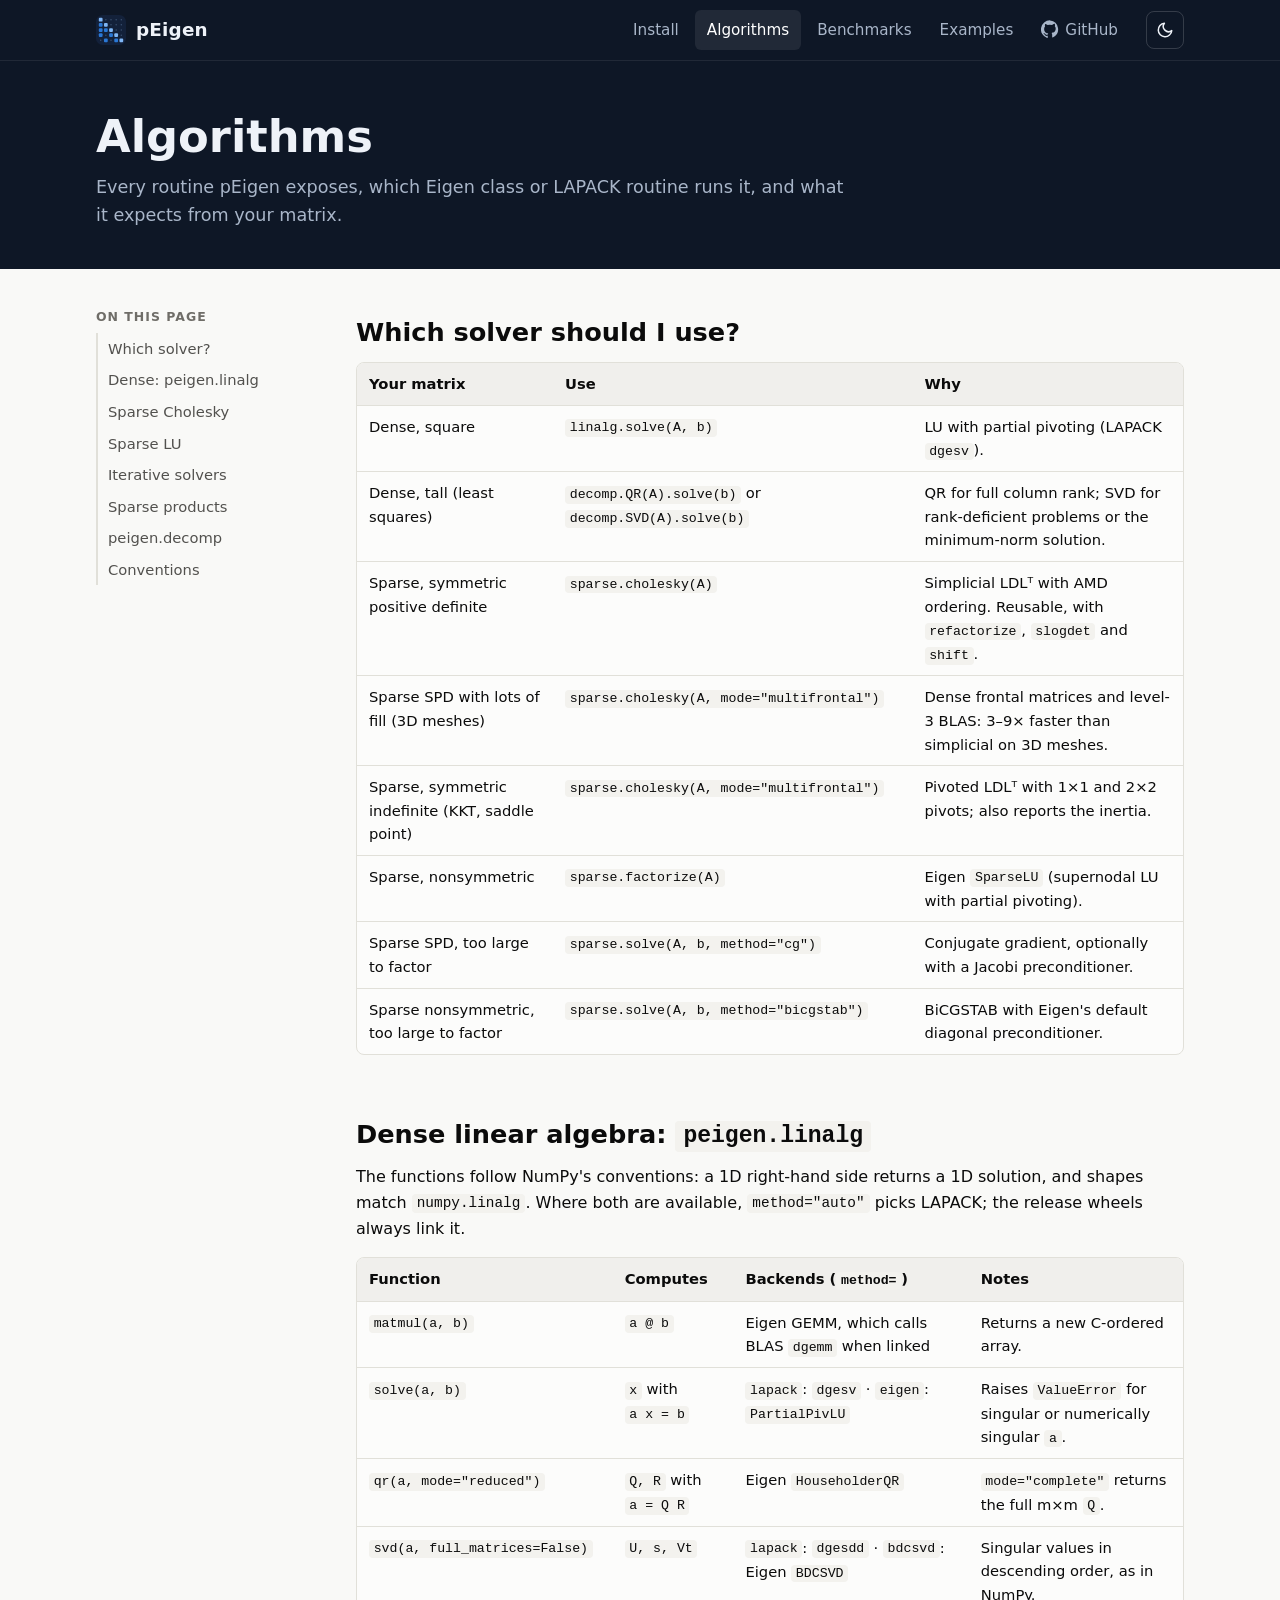
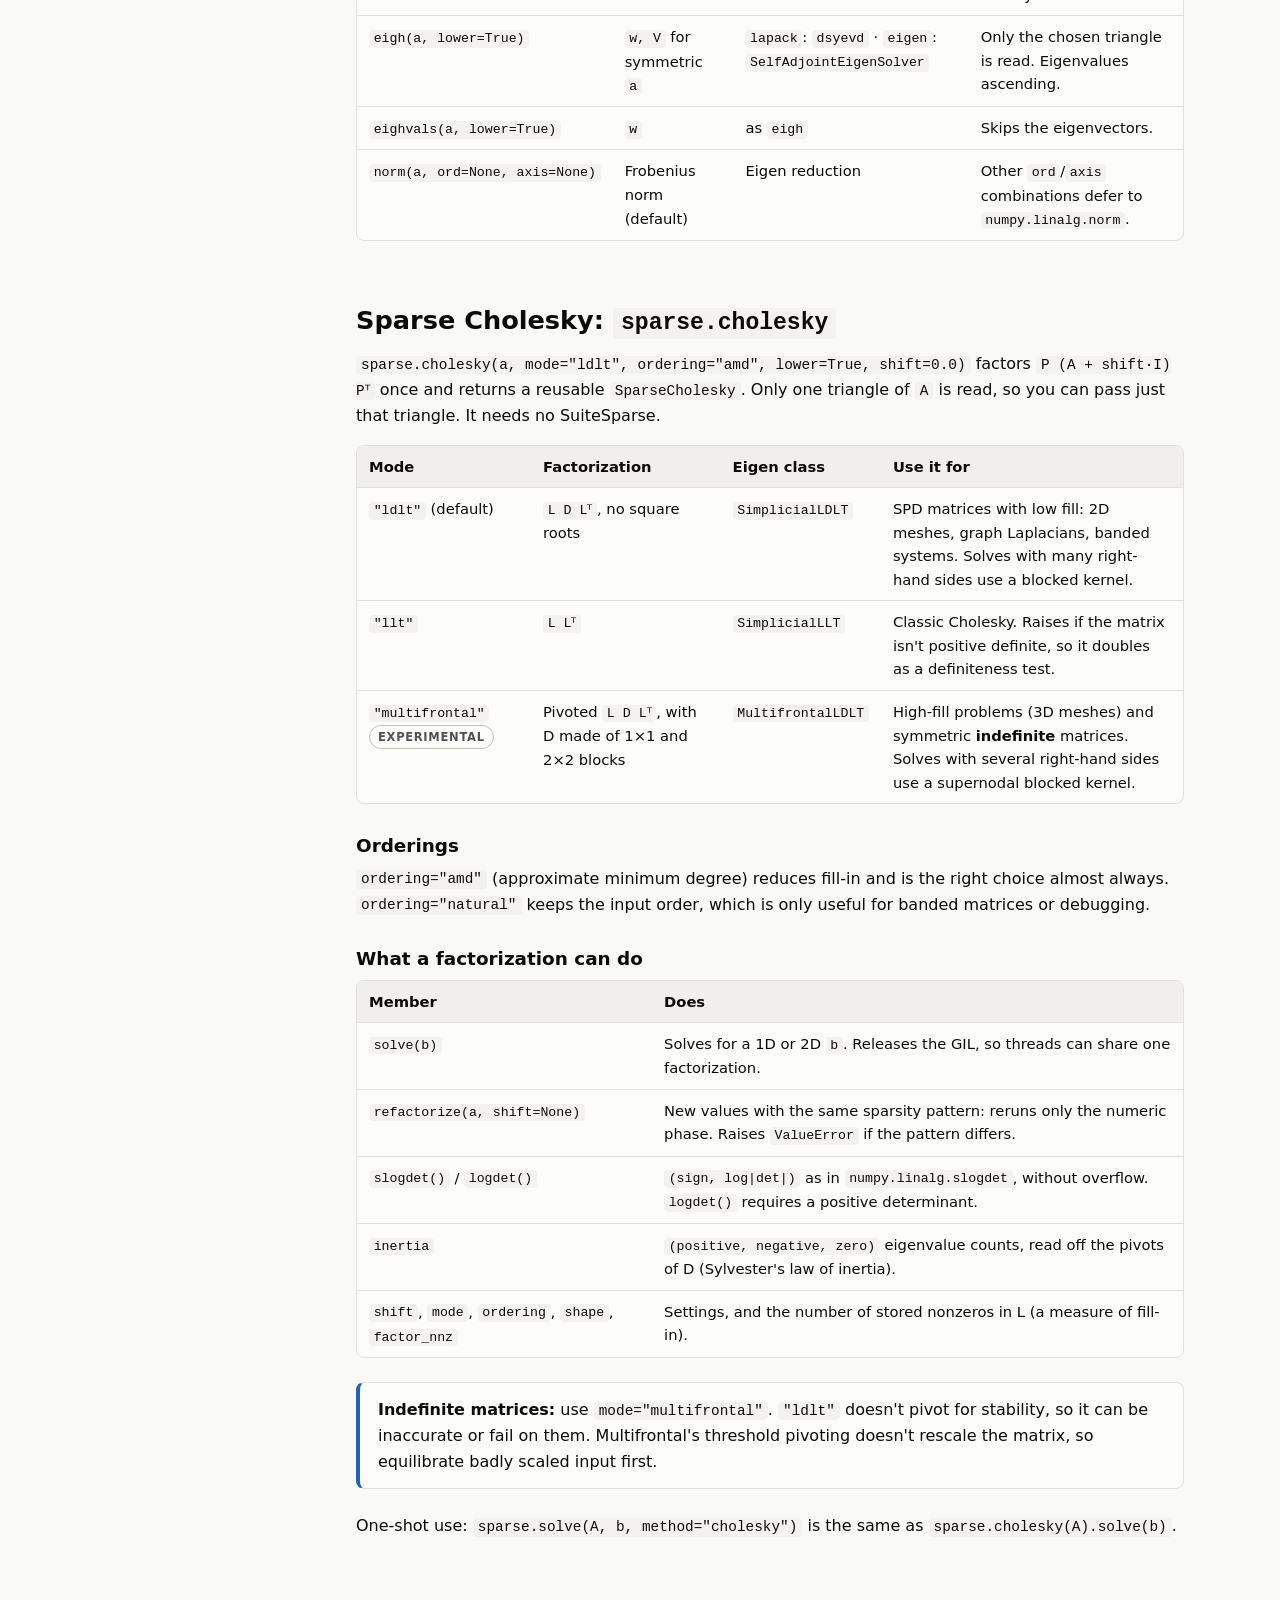
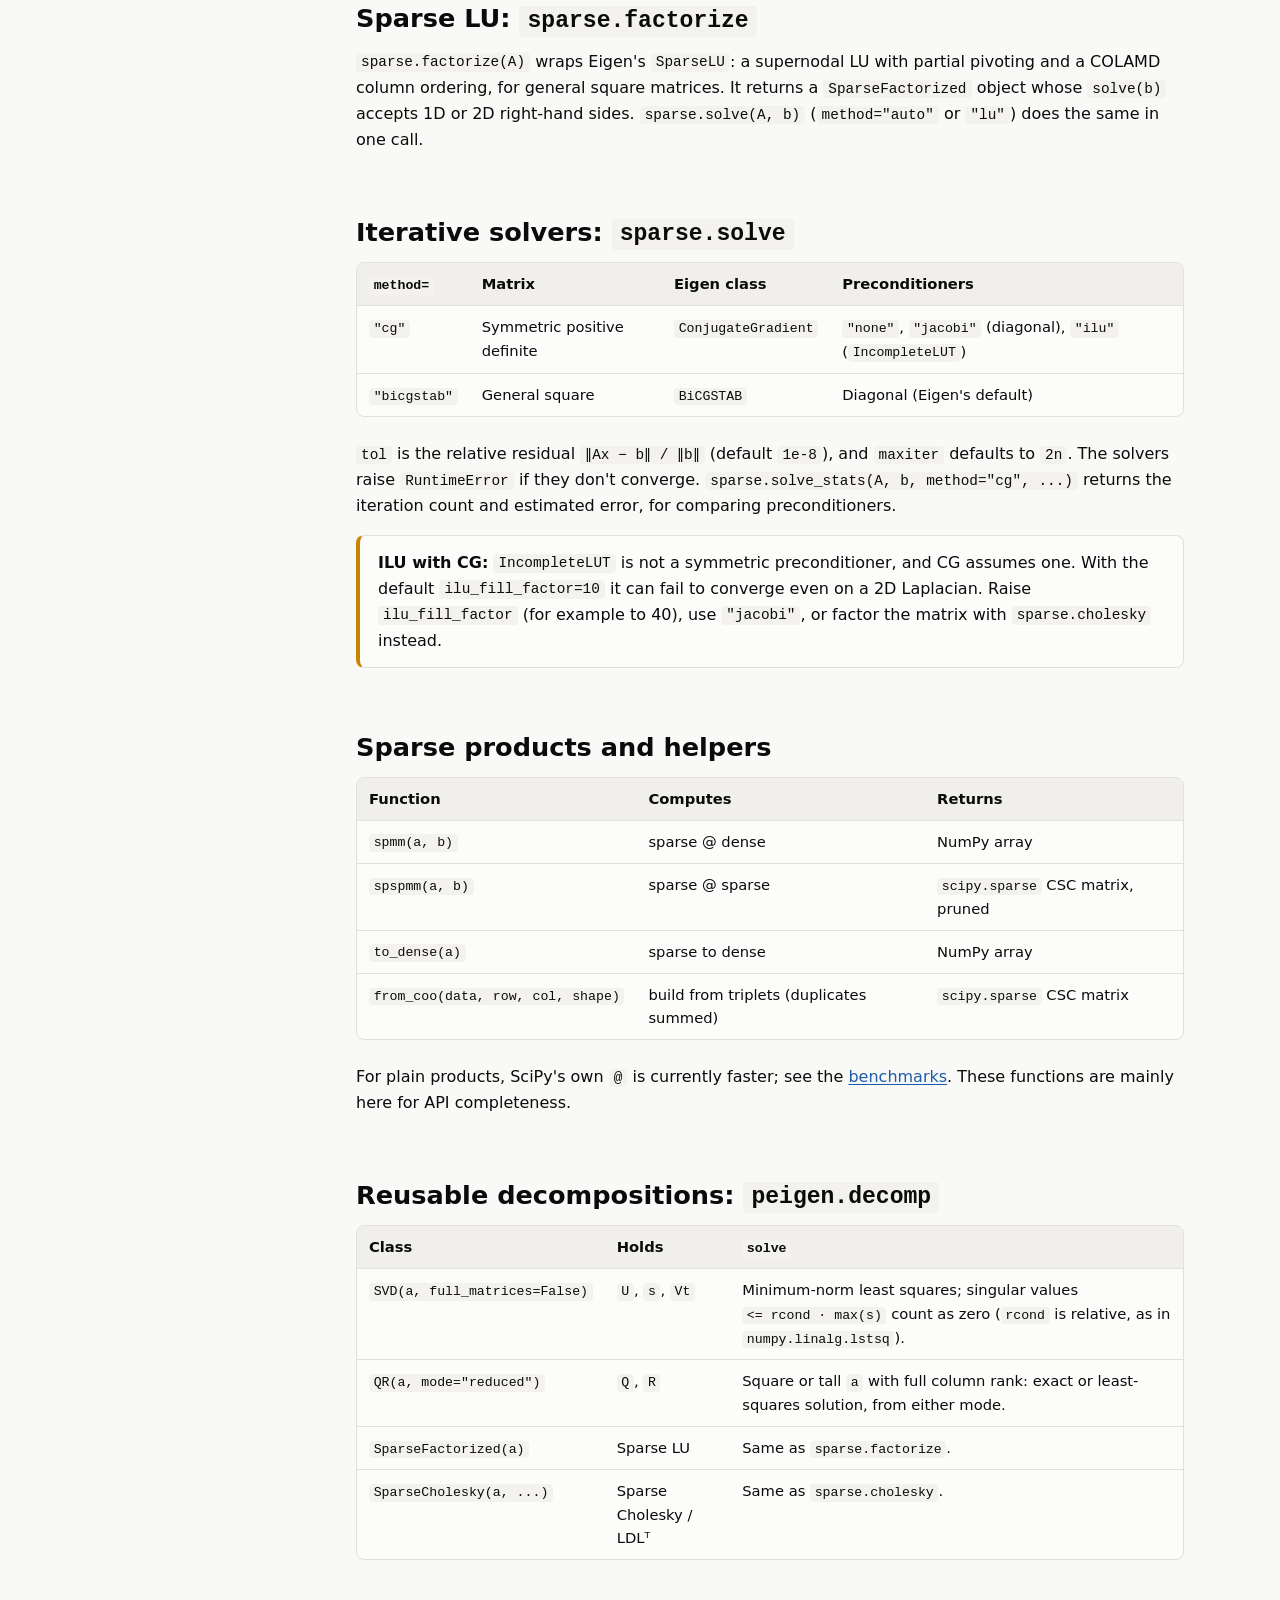
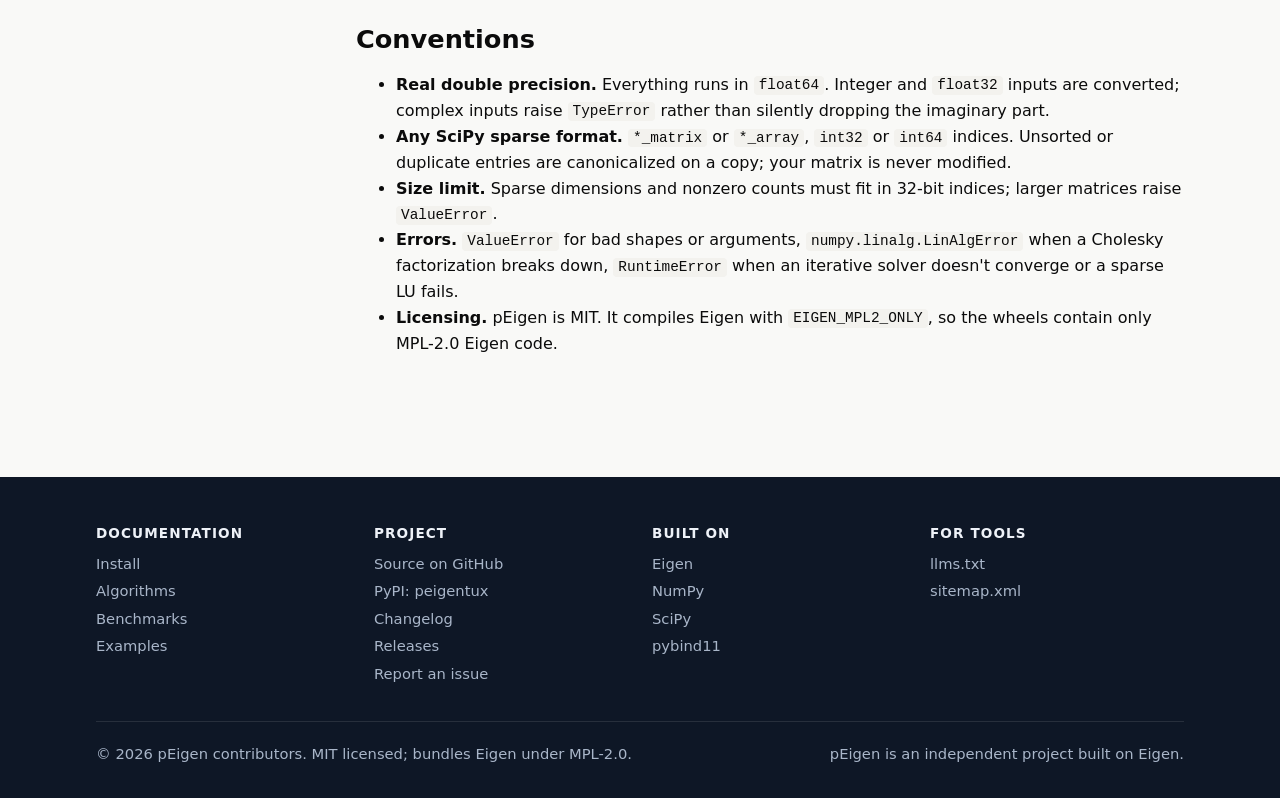
==== website/algorithms.html @ 92feff75 "Add peigentux.com static website Plain HTML/CSS/JS in website/ with no build step, laid out after sc" ====
<!doctype html>
<html lang="en">
<head>
<meta charset="utf-8">
<meta name="viewport" content="width=device-width, initial-scale=1">
<title>Algorithms: pEigen</title>
<meta name="description" content="Every pEigen routine with its Eigen class or LAPACK backend: dense solve, QR, SVD, eigh; sparse Cholesky, LDLT, multifrontal LDLT, SparseLU, CG and BiCGSTAB.">
<link rel="canonical" href="https://peigentux.com/algorithms.html">
<link rel="icon" href="assets/logo.svg" type="image/svg+xml">
<meta name="theme-color" content="#0e1726">
<meta property="og:type" content="website">
<meta property="og:site_name" content="pEigen">
<meta property="og:title" content="Algorithms: pEigen">
<meta property="og:description" content="Every pEigen routine with its Eigen class or LAPACK backend: dense solve, QR, SVD, eigh; sparse Cholesky, LDLT, multifrontal LDLT, SparseLU, CG and BiCGSTAB.">
<meta property="og:url" content="https://peigentux.com/algorithms.html">
<meta name="twitter:card" content="summary">
<link rel="alternate" type="text/plain" title="llms.txt" href="llms.txt">
<link rel="stylesheet" href="assets/style.css">
<script>try{var t=localStorage.getItem("peigen-theme");if(t==="light"||t==="dark")document.documentElement.setAttribute("data-theme",t)}catch(e){}</script>
<script src="assets/site.js" defer></script>
</head>
<body>
<a class="skip-link" href="#main">Skip to content</a>
<header class="site-header">
  <nav class="wrap nav" aria-label="Main">
    <a class="brand" href="./"><img src="assets/logo.svg" alt="" width="30" height="30">pEigen</a>
    <button class="icon-btn menu-btn" type="button" data-menu-toggle aria-expanded="false" aria-controls="nav-links" aria-label="Menu"><svg viewBox="0 0 24 24" fill="none" stroke="currentColor" stroke-width="2" stroke-linecap="round" aria-hidden="true"><path d="M4 6h16M4 12h16M4 18h16"/></svg></button>
    <ul class="nav-links" id="nav-links">
      <li><a href="install.html">Install</a></li>
      <li><a href="algorithms.html" aria-current="page">Algorithms</a></li>
      <li><a href="benchmarks.html">Benchmarks</a></li>
      <li><a href="examples.html">Examples</a></li>
      <li><a href="https://github.com/TtheBC01/pEigen"><svg viewBox="0 0 24 24" fill="currentColor" aria-hidden="true" style="width:18px;height:18px;vertical-align:-3px;margin-right:6px"><path d="M12 .5a12 12 0 0 0-3.8 23.4c.6.1.8-.3.8-.6v-2.2c-3.3.7-4-1.4-4-1.4-.6-1.4-1.4-1.8-1.4-1.8-1-.7.1-.7.1-.7 1.2.1 1.8 1.2 1.8 1.2 1 1.8 2.8 1.3 3.5 1 .1-.8.4-1.3.7-1.6-2.7-.3-5.5-1.3-5.5-5.9 0-1.3.5-2.4 1.2-3.2-.1-.3-.5-1.5.1-3.2 0 0 1-.3 3.3 1.2a11.5 11.5 0 0 1 6 0C17.3 4.7 18.3 5 18.3 5c.7 1.7.3 2.9.1 3.2.8.8 1.2 1.9 1.2 3.2 0 4.6-2.8 5.6-5.5 5.9.4.4.8 1.1.8 2.2v3.3c0 .3.2.7.8.6A12 12 0 0 0 12 .5z"/></svg>GitHub</a></li>
    </ul>
    <button class="icon-btn" type="button" data-theme-toggle aria-label="Toggle dark theme"></button>
  </nav>
</header>
<main id="main">
<section class="page-head">
  <div class="wrap">
    <h1>Algorithms</h1>
    <p>Every routine pEigen exposes, which Eigen class or LAPACK routine runs it, and what it expects from your matrix.</p>
  </div>
</section>

<div class="wrap docs">
  <nav class="toc" aria-label="On this page">
    <h2>On this page</h2>
    <ul>
      <li><a href="#choose">Which solver?</a></li>
      <li><a href="#dense">Dense: peigen.linalg</a></li>
      <li><a href="#cholesky">Sparse Cholesky</a></li>
      <li><a href="#sparse-direct">Sparse LU</a></li>
      <li><a href="#iterative">Iterative solvers</a></li>
      <li><a href="#products">Sparse products</a></li>
      <li><a href="#decomp">peigen.decomp</a></li>
      <li><a href="#conventions">Conventions</a></li>
    </ul>
  </nav>
  <article>
    <section id="choose">
      <h2>Which solver should I use?</h2>
      <div class="table-wrap">
        <table>
          <thead><tr><th>Your matrix</th><th>Use</th><th>Why</th></tr></thead>
          <tbody>
            <tr><td>Dense, square</td><td><code>linalg.solve(A, b)</code></td><td>LU with partial pivoting (LAPACK <code>dgesv</code>).</td></tr>
            <tr><td>Dense, tall (least squares)</td><td><code>decomp.QR(A).solve(b)</code> or <code>decomp.SVD(A).solve(b)</code></td><td>QR for full column rank; SVD for rank-deficient problems or the minimum-norm solution.</td></tr>
            <tr><td>Sparse, symmetric positive definite</td><td><code>sparse.cholesky(A)</code></td><td>Simplicial LDLᵀ with AMD ordering. Reusable, with <code>refactorize</code>, <code>slogdet</code> and <code>shift</code>.</td></tr>
            <tr><td>Sparse SPD with lots of fill (3D meshes)</td><td><code>sparse.cholesky(A, mode="multifrontal")</code></td><td>Dense frontal matrices and level-3 BLAS: 3–9× faster than simplicial on 3D meshes.</td></tr>
            <tr><td>Sparse, symmetric indefinite (KKT, saddle point)</td><td><code>sparse.cholesky(A, mode="multifrontal")</code></td><td>Pivoted LDLᵀ with 1×1 and 2×2 pivots; also reports the inertia.</td></tr>
            <tr><td>Sparse, nonsymmetric</td><td><code>sparse.factorize(A)</code></td><td>Eigen <code>SparseLU</code> (supernodal LU with partial pivoting).</td></tr>
            <tr><td>Sparse SPD, too large to factor</td><td><code>sparse.solve(A, b, method="cg")</code></td><td>Conjugate gradient, optionally with a Jacobi preconditioner.</td></tr>
            <tr><td>Sparse nonsymmetric, too large to factor</td><td><code>sparse.solve(A, b, method="bicgstab")</code></td><td>BiCGSTAB with Eigen's default diagonal preconditioner.</td></tr>
          </tbody>
        </table>
      </div>
    </section>

    <section id="dense">
      <h2>Dense linear algebra: <code>peigen.linalg</code></h2>
      <p>The functions follow NumPy's conventions: a 1D right-hand side returns a 1D solution, and shapes match <code>numpy.linalg</code>. Where both are available, <code>method="auto"</code> picks LAPACK; the release wheels always link it.</p>
      <div class="table-wrap">
        <table>
          <thead><tr><th>Function</th><th>Computes</th><th>Backends (<code>method=</code>)</th><th>Notes</th></tr></thead>
          <tbody>
            <tr><td><code>matmul(a, b)</code></td><td><code>a @ b</code></td><td>Eigen GEMM, which calls BLAS <code>dgemm</code> when linked</td><td>Returns a new C-ordered array.</td></tr>
            <tr><td><code>solve(a, b)</code></td><td><code>x</code> with <code>a x = b</code></td><td><code>lapack</code>: <code>dgesv</code> · <code>eigen</code>: <code>PartialPivLU</code></td><td>Raises <code>ValueError</code> for singular or numerically singular <code>a</code>.</td></tr>
            <tr><td><code>qr(a, mode="reduced")</code></td><td><code>Q, R</code> with <code>a = Q R</code></td><td>Eigen <code>HouseholderQR</code></td><td><code>mode="complete"</code> returns the full m×m <code>Q</code>.</td></tr>
            <tr><td><code>svd(a, full_matrices=False)</code></td><td><code>U, s, Vt</code></td><td><code>lapack</code>: <code>dgesdd</code> · <code>bdcsvd</code>: Eigen <code>BDCSVD</code></td><td>Singular values in descending order, as in NumPy.</td></tr>
            <tr><td><code>eigh(a, lower=True)</code></td><td><code>w, V</code> for symmetric <code>a</code></td><td><code>lapack</code>: <code>dsyevd</code> · <code>eigen</code>: <code>SelfAdjointEigenSolver</code></td><td>Only the chosen triangle is read. Eigenvalues ascending.</td></tr>
            <tr><td><code>eighvals(a, lower=True)</code></td><td><code>w</code></td><td>as <code>eigh</code></td><td>Skips the eigenvectors.</td></tr>
            <tr><td><code>norm(a, ord=None, axis=None)</code></td><td>Frobenius norm (default)</td><td>Eigen reduction</td><td>Other <code>ord</code>/<code>axis</code> combinations defer to <code>numpy.linalg.norm</code>.</td></tr>
          </tbody>
        </table>
      </div>
    </section>

    <section id="cholesky">
      <h2>Sparse Cholesky: <code>sparse.cholesky</code></h2>
      <p><code>sparse.cholesky(a, mode="ldlt", ordering="amd", lower=True, shift=0.0)</code> factors <code>P (A + shift·I) Pᵀ</code> once and returns a reusable <code>SparseCholesky</code>. Only one triangle of <code>A</code> is read, so you can pass just that triangle. It needs no SuiteSparse.</p>
      <div class="table-wrap">
        <table>
          <thead><tr><th>Mode</th><th>Factorization</th><th>Eigen class</th><th>Use it for</th></tr></thead>
          <tbody>
            <tr><td><code>"ldlt"</code> (default)</td><td><code>L D Lᵀ</code>, no square roots</td><td><code>SimplicialLDLT</code></td><td>SPD matrices with low fill: 2D meshes, graph Laplacians, banded systems. Solves with many right-hand sides use a blocked kernel.</td></tr>
            <tr><td><code>"llt"</code></td><td><code>L Lᵀ</code></td><td><code>SimplicialLLT</code></td><td>Classic Cholesky. Raises if the matrix isn't positive definite, so it doubles as a definiteness test.</td></tr>
            <tr><td><code>"multifrontal"</code> <span class="badge">experimental</span></td><td>Pivoted <code>L D Lᵀ</code>, with D made of 1×1 and 2×2 blocks</td><td><code>MultifrontalLDLT</code></td><td>High-fill problems (3D meshes) and symmetric <strong>indefinite</strong> matrices. Solves with several right-hand sides use a supernodal blocked kernel.</td></tr>
          </tbody>
        </table>
      </div>
      <h3>Orderings</h3>
      <p><code>ordering="amd"</code> (approximate minimum degree) reduces fill-in and is the right choice almost always. <code>ordering="natural"</code> keeps the input order, which is only useful for banded matrices or debugging.</p>
      <h3>What a factorization can do</h3>
      <div class="table-wrap">
        <table>
          <thead><tr><th>Member</th><th>Does</th></tr></thead>
          <tbody>
            <tr><td><code>solve(b)</code></td><td>Solves for a 1D or 2D <code>b</code>. Releases the GIL, so threads can share one factorization.</td></tr>
            <tr><td><code>refactorize(a, shift=None)</code></td><td>New values with the same sparsity pattern: reruns only the numeric phase. Raises <code>ValueError</code> if the pattern differs.</td></tr>
            <tr><td><code>slogdet()</code> / <code>logdet()</code></td><td><code>(sign, log|det|)</code> as in <code>numpy.linalg.slogdet</code>, without overflow. <code>logdet()</code> requires a positive determinant.</td></tr>
            <tr><td><code>inertia</code></td><td><code>(positive, negative, zero)</code> eigenvalue counts, read off the pivots of D (Sylvester's law of inertia).</td></tr>
            <tr><td><code>shift</code>, <code>mode</code>, <code>ordering</code>, <code>shape</code>, <code>factor_nnz</code></td><td>Settings, and the number of stored nonzeros in L (a measure of fill-in).</td></tr>
          </tbody>
        </table>
      </div>
      <div class="callout">
        <p><strong>Indefinite matrices:</strong> use <code>mode="multifrontal"</code>. <code>"ldlt"</code> doesn't pivot for stability, so it can be inaccurate or fail on them. Multifrontal's threshold pivoting doesn't rescale the matrix, so equilibrate badly scaled input first.</p>
      </div>
      <p>One-shot use: <code>sparse.solve(A, b, method="cholesky")</code> is the same as <code>sparse.cholesky(A).solve(b)</code>.</p>
    </section>

    <section id="sparse-direct">
      <h2>Sparse LU: <code>sparse.factorize</code></h2>
      <p><code>sparse.factorize(A)</code> wraps Eigen's <code>SparseLU</code>: a supernodal LU with partial pivoting and a COLAMD column ordering, for general square matrices. It returns a <code>SparseFactorized</code> object whose <code>solve(b)</code> accepts 1D or 2D right-hand sides. <code>sparse.solve(A, b)</code> (<code>method="auto"</code> or <code>"lu"</code>) does the same in one call.</p>
    </section>

    <section id="iterative">
      <h2>Iterative solvers: <code>sparse.solve</code></h2>
      <div class="table-wrap">
        <table>
          <thead><tr><th><code>method=</code></th><th>Matrix</th><th>Eigen class</th><th>Preconditioners</th></tr></thead>
          <tbody>
            <tr><td><code>"cg"</code></td><td>Symmetric positive definite</td><td><code>ConjugateGradient</code></td><td><code>"none"</code>, <code>"jacobi"</code> (diagonal), <code>"ilu"</code> (<code>IncompleteLUT</code>)</td></tr>
            <tr><td><code>"bicgstab"</code></td><td>General square</td><td><code>BiCGSTAB</code></td><td>Diagonal (Eigen's default)</td></tr>
          </tbody>
        </table>
      </div>
      <p><code>tol</code> is the relative residual <code>‖Ax − b‖ / ‖b‖</code> (default <code>1e-8</code>), and <code>maxiter</code> defaults to <code>2n</code>. The solvers raise <code>RuntimeError</code> if they don't converge. <code>sparse.solve_stats(A, b, method="cg", ...)</code> returns the iteration count and estimated error, for comparing preconditioners.</p>
      <div class="callout warn">
        <p><strong>ILU with CG:</strong> <code>IncompleteLUT</code> is not a symmetric preconditioner, and CG assumes one. With the default <code>ilu_fill_factor=10</code> it can fail to converge even on a 2D Laplacian. Raise <code>ilu_fill_factor</code> (for example to 40), use <code>"jacobi"</code>, or factor the matrix with <code>sparse.cholesky</code> instead.</p>
      </div>
    </section>

    <section id="products">
      <h2>Sparse products and helpers</h2>
      <div class="table-wrap">
        <table>
          <thead><tr><th>Function</th><th>Computes</th><th>Returns</th></tr></thead>
          <tbody>
            <tr><td><code>spmm(a, b)</code></td><td>sparse @ dense</td><td>NumPy array</td></tr>
            <tr><td><code>spspmm(a, b)</code></td><td>sparse @ sparse</td><td><code>scipy.sparse</code> CSC matrix, pruned</td></tr>
            <tr><td><code>to_dense(a)</code></td><td>sparse to dense</td><td>NumPy array</td></tr>
            <tr><td><code>from_coo(data, row, col, shape)</code></td><td>build from triplets (duplicates summed)</td><td><code>scipy.sparse</code> CSC matrix</td></tr>
          </tbody>
        </table>
      </div>
      <p>For plain products, SciPy's own <code>@</code> is currently faster; see the <a href="benchmarks.html#sparse">benchmarks</a>. These functions are mainly here for API completeness.</p>
    </section>

    <section id="decomp">
      <h2>Reusable decompositions: <code>peigen.decomp</code></h2>
      <div class="table-wrap">
        <table>
          <thead><tr><th>Class</th><th>Holds</th><th><code>solve</code></th></tr></thead>
          <tbody>
            <tr><td><code>SVD(a, full_matrices=False)</code></td><td><code>U</code>, <code>s</code>, <code>Vt</code></td><td>Minimum-norm least squares; singular values <code>&lt;= rcond · max(s)</code> count as zero (<code>rcond</code> is relative, as in <code>numpy.linalg.lstsq</code>).</td></tr>
            <tr><td><code>QR(a, mode="reduced")</code></td><td><code>Q</code>, <code>R</code></td><td>Square or tall <code>a</code> with full column rank: exact or least-squares solution, from either mode.</td></tr>
            <tr><td><code>SparseFactorized(a)</code></td><td>Sparse LU</td><td>Same as <code>sparse.factorize</code>.</td></tr>
            <tr><td><code>SparseCholesky(a, ...)</code></td><td>Sparse Cholesky / LDLᵀ</td><td>Same as <code>sparse.cholesky</code>.</td></tr>
          </tbody>
        </table>
      </div>
    </section>

    <section id="conventions">
      <h2>Conventions</h2>
      <ul>
        <li><strong>Real double precision.</strong> Everything runs in <code>float64</code>. Integer and <code>float32</code> inputs are converted; complex inputs raise <code>TypeError</code> rather than silently dropping the imaginary part.</li>
        <li><strong>Any SciPy sparse format.</strong> <code>*_matrix</code> or <code>*_array</code>, <code>int32</code> or <code>int64</code> indices. Unsorted or duplicate entries are canonicalized on a copy; your matrix is never modified.</li>
        <li><strong>Size limit.</strong> Sparse dimensions and nonzero counts must fit in 32-bit indices; larger matrices raise <code>ValueError</code>.</li>
        <li><strong>Errors.</strong> <code>ValueError</code> for bad shapes or arguments, <code>numpy.linalg.LinAlgError</code> when a Cholesky factorization breaks down, <code>RuntimeError</code> when an iterative solver doesn't converge or a sparse LU fails.</li>
        <li><strong>Licensing.</strong> pEigen is MIT. It compiles Eigen with <code>EIGEN_MPL2_ONLY</code>, so the wheels contain only MPL-2.0 Eigen code.</li>
      </ul>
    </section>
  </article>
</div>
</main>
<footer class="site-footer">
  <div class="wrap">
    <div class="footer-grid">
      <div>
        <h2>Documentation</h2>
        <ul>
          <li><a href="install.html">Install</a></li>
          <li><a href="algorithms.html">Algorithms</a></li>
          <li><a href="benchmarks.html">Benchmarks</a></li>
          <li><a href="examples.html">Examples</a></li>
        </ul>
      </div>
      <div>
        <h2>Project</h2>
        <ul>
          <li><a href="https://github.com/TtheBC01/pEigen">Source on GitHub</a></li>
          <li><a href="https://pypi.org/project/peigentux/">PyPI: peigentux</a></li>
          <li><a href="https://github.com/TtheBC01/pEigen/blob/main/CHANGELOG.md">Changelog</a></li>
          <li><a href="https://github.com/TtheBC01/pEigen/releases">Releases</a></li>
          <li><a href="https://github.com/TtheBC01/pEigen/issues">Report an issue</a></li>
        </ul>
      </div>
      <div>
        <h2>Built on</h2>
        <ul>
          <li><a href="https://eigen.tuxfamily.org">Eigen</a></li>
          <li><a href="https://numpy.org">NumPy</a></li>
          <li><a href="https://scipy.org">SciPy</a></li>
          <li><a href="https://pybind11.readthedocs.io">pybind11</a></li>
        </ul>
      </div>
      <div>
        <h2>For tools</h2>
        <ul>
          <li><a href="llms.txt">llms.txt</a></li>
          <li><a href="sitemap.xml">sitemap.xml</a></li>
        </ul>
      </div>
    </div>
    <div class="footer-bottom">
      <span>© 2026 pEigen contributors. MIT licensed; bundles Eigen under MPL-2.0.</span>
      <span>pEigen is an independent project built on Eigen.</span>
    </div>
  </div>
</footer>
</body>
</html>
---- website/assets/style.css ----
/* pEigen site: one stylesheet, no build step. Colors are tokens; dark mode redefines them. */

:root {
  color-scheme: light;
  --page: #f9f9f7;
  --surface: #fcfcfb;
  --surface-2: #f0efec;
  --ink: #0b0b0b;
  --ink-2: #52514e;
  --muted: #6f6d68;
  --line: #e1e0d9;
  --line-strong: #c3c2b7;
  --accent: #1f62b8;
  --accent-ink: #ffffff;
  --link: #1c5cab;
  --hero: #0e1726;
  --hero-2: #13213a;
  --hero-ink: #eef2f8;
  --hero-muted: #a9b6c9;
  --banner: #15324f;
  --code-bg: #f3f2ee;
  --code-ink: #1b1b1a;
  --tok-kw: #8b2fc9;
  --tok-str: #116b3a;
  --tok-num: #a8540a;
  --tok-com: #6f6d68;
  --tok-fn: #1c5cab;
  --series-peigen: #2a78d6;
  --series-other: #a3a19a;
  --grid: #e1e0d9;
  --axis: #c3c2b7;
  --shadow: 0 1px 2px rgba(11, 11, 11, 0.06), 0 4px 16px rgba(11, 11, 11, 0.04);
  --radius: 10px;
  --maxw: 1120px;
  --font: system-ui, -apple-system, "Segoe UI", Roboto, "Helvetica Neue", Arial, sans-serif;
  --mono: ui-monospace, "SF Mono", SFMono-Regular, Menlo, Consolas, "Liberation Mono", monospace;
}

@media (prefers-color-scheme: dark) {
  :root:not([data-theme="light"]) {
    color-scheme: dark;
    --page: #0d0d0d;
    --surface: #1a1a19;
    --surface-2: #232321;
    --ink: #f0efec;
    --ink-2: #c3c2b7;
    --muted: #9a988f;
    --line: #2c2c2a;
    --line-strong: #44443f;
    --accent: #3987e5;
    --accent-ink: #ffffff;
    --link: #79aef0;
    --hero: #0a111d;
    --hero-2: #0f1b30;
    --banner: #102a44;
    --code-bg: #151514;
    --code-ink: #e8e6e1;
    --tok-kw: #c792ea;
    --tok-str: #8fd18b;
    --tok-num: #f0a35e;
    --tok-com: #8a887f;
    --tok-fn: #79aef0;
    --series-peigen: #3987e5;
    --series-other: #6b6a64;
    --grid: #2c2c2a;
    --axis: #383835;
    --shadow: none;
  }
}

:root[data-theme="dark"] {
  color-scheme: dark;
  --page: #0d0d0d;
  --surface: #1a1a19;
  --surface-2: #232321;
  --ink: #f0efec;
  --ink-2: #c3c2b7;
  --muted: #9a988f;
  --line: #2c2c2a;
  --line-strong: #44443f;
  --accent: #3987e5;
  --accent-ink: #ffffff;
  --link: #79aef0;
  --hero: #0a111d;
  --hero-2: #0f1b30;
  --banner: #102a44;
  --code-bg: #151514;
  --code-ink: #e8e6e1;
  --tok-kw: #c792ea;
  --tok-str: #8fd18b;
  --tok-num: #f0a35e;
  --tok-com: #8a887f;
  --tok-fn: #79aef0;
  --series-peigen: #3987e5;
  --series-other: #6b6a64;
  --grid: #2c2c2a;
  --axis: #383835;
  --shadow: none;
}

*,
*::before,
*::after {
  box-sizing: border-box;
}

html {
  -webkit-text-size-adjust: 100%;
  scroll-padding-top: 72px;
}

body {
  margin: 0;
  background: var(--page);
  color: var(--ink);
  font-family: var(--font);
  font-size: 16px;
  line-height: 1.6;
}

a {
  color: var(--link);
  text-underline-offset: 2px;
}

img,
svg {
  max-width: 100%;
}

h1,
h2,
h3 {
  line-height: 1.25;
  margin: 0 0 0.5em;
}

h2 {
  font-size: 1.6rem;
  margin-top: 0;
}

h3 {
  font-size: 1.15rem;
}

p {
  margin: 0 0 1em;
}

code {
  font-family: var(--mono);
  font-size: 0.9em;
  background: var(--code-bg);
  padding: 0.1em 0.35em;
  border-radius: 4px;
}

.wrap {
  max-width: var(--maxw);
  margin: 0 auto;
  padding: 0 16px;
}

.skip-link {
  position: absolute;
  left: -999px;
  top: 8px;
  background: var(--accent);
  color: var(--accent-ink);
  padding: 8px 12px;
  border-radius: 6px;
  z-index: 100;
}

.skip-link:focus {
  left: 8px;
}

:focus-visible {
  outline: 2px solid var(--accent);
  outline-offset: 2px;
}

/* ---------- header / nav ---------- */

.site-header {
  position: sticky;
  top: 0;
  z-index: 50;
  background: var(--hero);
  color: var(--hero-ink);
  border-bottom: 1px solid rgba(255, 255, 255, 0.08);
}

.nav {
  display: flex;
  align-items: center;
  gap: 16px;
  min-height: 60px;
}

.brand {
  display: inline-flex;
  align-items: center;
  gap: 10px;
  color: var(--hero-ink);
  text-decoration: none;
  font-weight: 700;
  font-size: 1.15rem;
  letter-spacing: 0.01em;
}

.brand img {
  width: 30px;
  height: 30px;
}

.nav-links {
  display: flex;
  align-items: center;
  gap: 4px;
  margin-left: auto;
  list-style: none;
  padding: 0;
  margin-top: 0;
  margin-bottom: 0;
}

.nav-links a {
  display: block;
  color: var(--hero-muted);
  text-decoration: none;
  padding: 8px 12px;
  border-radius: 6px;
  font-size: 0.95rem;
}

.nav-links a:hover,
.nav-links a[aria-current="page"] {
  color: #ffffff;
  background: rgba(255, 255, 255, 0.08);
}

.icon-btn {
  display: inline-flex;
  align-items: center;
  justify-content: center;
  width: 38px;
  height: 38px;
  border: 1px solid rgba(255, 255, 255, 0.16);
  border-radius: 8px;
  background: transparent;
  color: var(--hero-ink);
  cursor: pointer;
}

.icon-btn:hover {
  background: rgba(255, 255, 255, 0.08);
}

.icon-btn svg {
  width: 18px;
  height: 18px;
}

.menu-btn {
  display: none;
}

@media (max-width: 760px) {
  .menu-btn {
    display: inline-flex;
    margin-left: auto;
  }

  .nav {
    flex-wrap: wrap;
  }

  .nav-links {
    display: none;
    order: 3;
    flex-basis: 100%;
    flex-direction: column;
    align-items: stretch;
    margin: 0 0 12px;
  }

  .nav-links.open {
    display: flex;
  }
}

/* ---------- hero ---------- */

.hero {
  background: radial-gradient(120% 140% at 50% 0%, var(--hero-2) 0%, var(--hero) 60%);
  color: var(--hero-ink);
  text-align: center;
  padding: 72px 0 64px;
}

.hero-logo {
  display: inline-flex;
  align-items: center;
  gap: 18px;
  margin-bottom: 12px;
}

.hero-logo img {
  width: 72px;
  height: 72px;
}

.hero h1 {
  font-size: clamp(2.6rem, 7vw, 4.2rem);
  margin: 0;
  letter-spacing: -0.01em;
}

.tagline {
  font-size: clamp(1.05rem, 2.4vw, 1.3rem);
  color: var(--hero-muted);
  max-width: 640px;
  margin: 0 auto 28px;
}

.hero-actions {
  display: flex;
  flex-wrap: wrap;
  gap: 12px;
  justify-content: center;
  margin-bottom: 28px;
}

.btn {
  display: inline-block;
  padding: 11px 22px;
  border-radius: 999px;
  font-weight: 600;
  font-size: 0.95rem;
  text-decoration: none;
  letter-spacing: 0.02em;
  border: 1px solid transparent;
}

.btn-primary {
  background: var(--accent);
  color: var(--accent-ink);
}

.btn-primary:hover {
  filter: brightness(1.1);
}

.btn-ghost {
  color: var(--hero-ink);
  border-color: rgba(255, 255, 255, 0.28);
}

.btn-ghost:hover {
  background: rgba(255, 255, 255, 0.08);
}

.install-pill {
  display: inline-flex;
  align-items: center;
  gap: 4px;
  max-width: 100%;
  background: rgba(255, 255, 255, 0.06);
  border: 1px solid rgba(255, 255, 255, 0.14);
  border-radius: 10px;
  padding: 4px 4px 4px 16px;
  font-family: var(--mono);
  font-size: 0.95rem;
}

.install-pill code {
  background: none;
  color: var(--hero-ink);
  padding: 0;
  white-space: nowrap;
  overflow-x: auto;
}

.install-pill .prompt {
  color: var(--hero-muted);
  user-select: none;
}

.install-pill .copy-btn {
  position: static;
  color: var(--hero-ink);
  border-color: rgba(255, 255, 255, 0.2);
  background: transparent;
}

/* ---------- release banner ---------- */

.banner {
  background: var(--banner);
  color: var(--hero-ink);
  text-align: center;
  padding: 18px 0;
}

.banner a {
  color: #ffffff;
  font-weight: 700;
  font-size: 1.1rem;
}

.banner .date {
  display: block;
  color: var(--hero-muted);
  font-size: 0.9rem;
  margin-top: 2px;
}

/* ---------- page sections ---------- */

.section {
  padding: 64px 0;
}

.section + .section {
  border-top: 1px solid var(--line);
}

.section-intro {
  max-width: 720px;
  color: var(--ink-2);
  margin-bottom: 32px;
}

.page-head {
  background: var(--hero);
  color: var(--hero-ink);
  padding: 48px 0 40px;
}

.page-head h1 {
  font-size: clamp(2rem, 5vw, 2.8rem);
  margin-bottom: 8px;
}

.page-head p {
  color: var(--hero-muted);
  max-width: 760px;
  margin: 0;
  font-size: 1.1rem;
}

.grid {
  display: grid;
  gap: 20px;
}

.grid-3 {
  grid-template-columns: repeat(auto-fit, minmax(min(100%, 300px), 1fr));
}

.grid-2 {
  grid-template-columns: repeat(auto-fit, minmax(min(100%, 420px), 1fr));
}

.card {
  background: var(--surface);
  border: 1px solid var(--line);
  border-radius: var(--radius);
  padding: 22px 24px;
  box-shadow: var(--shadow);
}

.card h3 {
  margin-bottom: 8px;
}

.card p:last-child,
.card ul:last-child {
  margin-bottom: 0;
}

.card .icon {
  width: 36px;
  height: 36px;
  border-radius: 9px;
  display: inline-flex;
  align-items: center;
  justify-content: center;
  background: color-mix(in srgb, var(--accent) 14%, transparent);
  color: var(--accent);
  margin-bottom: 12px;
}

.card .icon svg {
  width: 20px;
  height: 20px;
}

.card a.more {
  font-weight: 600;
  text-decoration: none;
}

.card a.more:hover {
  text-decoration: underline;
}

.usecases {
  list-style: none;
  padding: 0;
  margin: 0;
  display: grid;
  gap: 16px;
  grid-template-columns: repeat(auto-fit, minmax(min(100%, 320px), 1fr));
}

.usecases li {
  border-left: 3px solid var(--accent);
  padding: 4px 0 4px 16px;
}

.usecases strong {
  display: block;
  margin-bottom: 2px;
}

.usecases span {
  color: var(--ink-2);
}

/* ---------- stats ---------- */

.stats {
  display: grid;
  gap: 16px;
  grid-template-columns: repeat(auto-fit, minmax(min(100%, 220px), 1fr));
  margin-bottom: 32px;
}

.stat {
  background: var(--surface);
  border: 1px solid var(--line);
  border-radius: var(--radius);
  padding: 18px 20px;
}

.stat .value {
  font-size: 2rem;
  font-weight: 700;
  line-height: 1.1;
  font-variant-numeric: tabular-nums;
}

.stat .label {
  color: var(--ink-2);
  font-size: 0.92rem;
  margin-top: 6px;
}

/* ---------- code blocks ---------- */

.code-block {
  position: relative;
  margin: 0 0 1.25em;
}

.code-block pre {
  margin: 0;
  background: var(--code-bg);
  color: var(--code-ink);
  border: 1px solid var(--line);
  border-radius: 8px;
  padding: 16px 18px;
  padding-right: 64px;
  overflow-x: auto;
  font-family: var(--mono);
  font-size: 0.86rem;
  line-height: 1.55;
  tab-size: 4;
}

.code-block pre code {
  background: none;
  padding: 0;
  font-size: inherit;
}

.code-block .lang {
  position: absolute;
  top: -10px;
  left: 14px;
  font-size: 0.72rem;
  font-family: var(--mono);
  text-transform: uppercase;
  letter-spacing: 0.06em;
  color: var(--muted);
  background: var(--page);
  padding: 0 6px;
  border-radius: 4px;
}

.copy-btn {
  position: absolute;
  top: 8px;
  right: 8px;
  font-family: var(--font);
  font-size: 0.78rem;
  font-weight: 600;
  padding: 5px 10px;
  border-radius: 6px;
  border: 1px solid var(--line-strong);
  background: var(--surface);
  color: var(--ink-2);
  cursor: pointer;
}

.copy-btn:hover {
  color: var(--ink);
}

.copy-btn.copied {
  color: var(--accent);
  border-color: var(--accent);
}

.output {
  margin: -0.75em 0 1.5em;
  font-size: 0.9rem;
  color: var(--ink-2);
}

.output pre {
  margin: 4px 0 0;
  padding: 10px 14px;
  border-left: 3px solid var(--line-strong);
  background: transparent;
  font-family: var(--mono);
  font-size: 0.84rem;
  overflow-x: auto;
}

.tok-kw {
  color: var(--tok-kw);
}

.tok-str {
  color: var(--tok-str);
}

.tok-num {
  color: var(--tok-num);
}

.tok-com {
  color: var(--tok-com);
  font-style: italic;
}

.tok-fn {
  color: var(--tok-fn);
}

/* ---------- tables ---------- */

.table-wrap {
  overflow-x: auto;
  border: 1px solid var(--line);
  border-radius: 8px;
  background: var(--surface);
  margin-bottom: 1.5em;
}

table {
  width: 100%;
  border-collapse: collapse;
  font-size: 0.92rem;
}

th,
td {
  text-align: left;
  padding: 9px 12px;
  border-bottom: 1px solid var(--line);
  vertical-align: top;
}

thead th {
  background: var(--surface-2);
  font-weight: 600;
  white-space: nowrap;
}

tbody tr:last-child td,
tbody tr:last-child th {
  border-bottom: 0;
}

td.num,
th.num {
  text-align: right;
  font-variant-numeric: tabular-nums;
  white-space: nowrap;
}

td code,
th code {
  white-space: nowrap;
}

/* ---------- docs layout (sidebar + content) ---------- */

.docs {
  display: grid;
  grid-template-columns: 220px minmax(0, 1fr);
  gap: 40px;
  padding: 40px 16px 64px;
}

.toc {
  position: sticky;
  top: 84px;
  align-self: start;
  font-size: 0.92rem;
}

.toc h2 {
  font-size: 0.78rem;
  text-transform: uppercase;
  letter-spacing: 0.08em;
  color: var(--muted);
  margin-bottom: 8px;
}

.toc ul {
  list-style: none;
  padding: 0;
  margin: 0;
}

.toc a {
  display: block;
  padding: 4px 10px;
  color: var(--ink-2);
  text-decoration: none;
  border-left: 2px solid var(--line);
}

.toc a:hover {
  color: var(--ink);
  border-left-color: var(--accent);
}

.docs article > section {
  margin-bottom: 56px;
}

.docs article h2 {
  padding-top: 8px;
}

.docs article h3 {
  margin-top: 1.6em;
}

@media (max-width: 860px) {
  .docs {
    grid-template-columns: minmax(0, 1fr);
    gap: 16px;
  }

  .toc {
    position: static;
  }

  .toc ul {
    display: flex;
    flex-wrap: wrap;
    gap: 6px;
  }

  .toc a {
    border: 1px solid var(--line);
    border-radius: 999px;
    padding: 3px 12px;
  }
}

.callout {
  border: 1px solid var(--line);
  border-left: 4px solid var(--accent);
  background: var(--surface);
  border-radius: 8px;
  padding: 14px 18px;
  margin: 0 0 1.5em;
}

.callout.warn {
  border-left-color: #c98500;
}

.callout p:last-child {
  margin-bottom: 0;
}

.badge {
  display: inline-block;
  font-size: 0.72rem;
  font-weight: 700;
  text-transform: uppercase;
  letter-spacing: 0.06em;
  padding: 2px 8px;
  border-radius: 999px;
  vertical-align: middle;
  border: 1px solid var(--line-strong);
  color: var(--ink-2);
}

/* ---------- benchmark chart ---------- */

.viz {
  background: var(--surface);
  border: 1px solid var(--line);
  border-radius: var(--radius);
  padding: 20px;
  margin-bottom: 24px;
}

.viz-controls {
  display: flex;
  flex-wrap: wrap;
  gap: 12px 20px;
  align-items: center;
  margin-bottom: 16px;
}

.segmented {
  display: inline-flex;
  flex-wrap: wrap;
  border: 1px solid var(--line-strong);
  border-radius: 8px;
  overflow: hidden;
}

.segmented button {
  font: inherit;
  font-size: 0.88rem;
  padding: 6px 12px;
  border: 0;
  border-right: 1px solid var(--line-strong);
  background: transparent;
  color: var(--ink-2);
  cursor: pointer;
}

.segmented button:last-child {
  border-right: 0;
}

.segmented button[aria-pressed="true"] {
  background: var(--accent);
  color: var(--accent-ink);
}

.viz-controls label {
  max-width: 100%;
  min-width: 0;
  font-size: 0.88rem;
  color: var(--ink-2);
  display: inline-flex;
  align-items: center;
  gap: 8px;
}

.viz-controls select {
  max-width: 100%;
  min-width: 0;
  font: inherit;
  font-size: 0.9rem;
  padding: 5px 8px;
  border-radius: 6px;
  border: 1px solid var(--line-strong);
  background: var(--surface);
  color: var(--ink);
}

.viz-title {
  font-weight: 600;
  margin-bottom: 2px;
}

.viz-sub {
  color: var(--ink-2);
  font-size: 0.88rem;
  margin-bottom: 12px;
}

.legend {
  display: flex;
  flex-wrap: wrap;
  gap: 16px;
  font-size: 0.85rem;
  color: var(--ink-2);
  margin-bottom: 8px;
}

.legend .sw {
  display: inline-block;
  width: 12px;
  height: 12px;
  border-radius: 3px;
  margin-right: 6px;
  vertical-align: -1px;
}

.chart {
  position: relative;
}

.chart svg {
  display: block;
  width: 100%;
  height: auto;
  overflow: visible;
}

.chart .bar-label {
  fill: var(--ink);
  font-size: 12px;
}

.chart .value-label {
  fill: var(--ink-2);
  font-size: 12px;
  font-variant-numeric: tabular-nums;
}

.chart .tick {
  fill: var(--muted);
  font-size: 11px;
}

.chart .gridline {
  stroke: var(--grid);
  stroke-width: 1;
}

.chart .baseline {
  stroke: var(--axis);
  stroke-width: 1;
}

.chart .hit {
  fill: transparent;
  cursor: default;
}

.chart .row:hover .bar,
.chart .row:focus .bar {
  filter: brightness(1.12);
}

.tooltip {
  position: absolute;
  pointer-events: none;
  background: var(--surface);
  color: var(--ink);
  border: 1px solid var(--line-strong);
  border-radius: 8px;
  padding: 8px 10px;
  font-size: 0.82rem;
  line-height: 1.45;
  box-shadow: 0 4px 16px rgba(0, 0, 0, 0.12);
  white-space: nowrap;
  z-index: 5;
}

.tooltip[hidden] {
  display: none;
}

details.table-view {
  margin-top: 12px;
}

details.table-view summary {
  cursor: pointer;
  color: var(--link);
  font-size: 0.9rem;
  margin-bottom: 8px;
}

/* ---------- footer ---------- */

.site-footer {
  background: var(--hero);
  color: var(--hero-muted);
  padding: 48px 0 32px;
  font-size: 0.92rem;
}

.footer-grid {
  display: grid;
  gap: 24px;
  grid-template-columns: repeat(auto-fit, minmax(min(100%, 180px), 1fr));
  margin-bottom: 32px;
}

.site-footer h2 {
  color: var(--hero-ink);
  font-size: 0.85rem;
  text-transform: uppercase;
  letter-spacing: 0.08em;
  margin-bottom: 10px;
}

.site-footer ul {
  list-style: none;
  margin: 0;
  padding: 0;
}

.site-footer li {
  margin: 4px 0;
}

.site-footer a {
  color: var(--hero-muted);
  text-decoration: none;
}

.site-footer a:hover {
  color: #ffffff;
  text-decoration: underline;
}

.footer-bottom {
  border-top: 1px solid rgba(255, 255, 255, 0.1);
  padding-top: 20px;
  display: flex;
  flex-wrap: wrap;
  justify-content: space-between;
  gap: 8px;
}

@media (prefers-reduced-motion: reduce) {
  * {
    transition: none !important;
    animation: none !important;
  }
}

.grid-start {
  grid-template-columns: minmax(0, 1fr);
  align-items: start;
}

@media (min-width: 900px) {
  .grid-start {
    grid-template-columns: minmax(0, 1fr) minmax(0, 1.35fr);
    gap: 40px;
  }
}
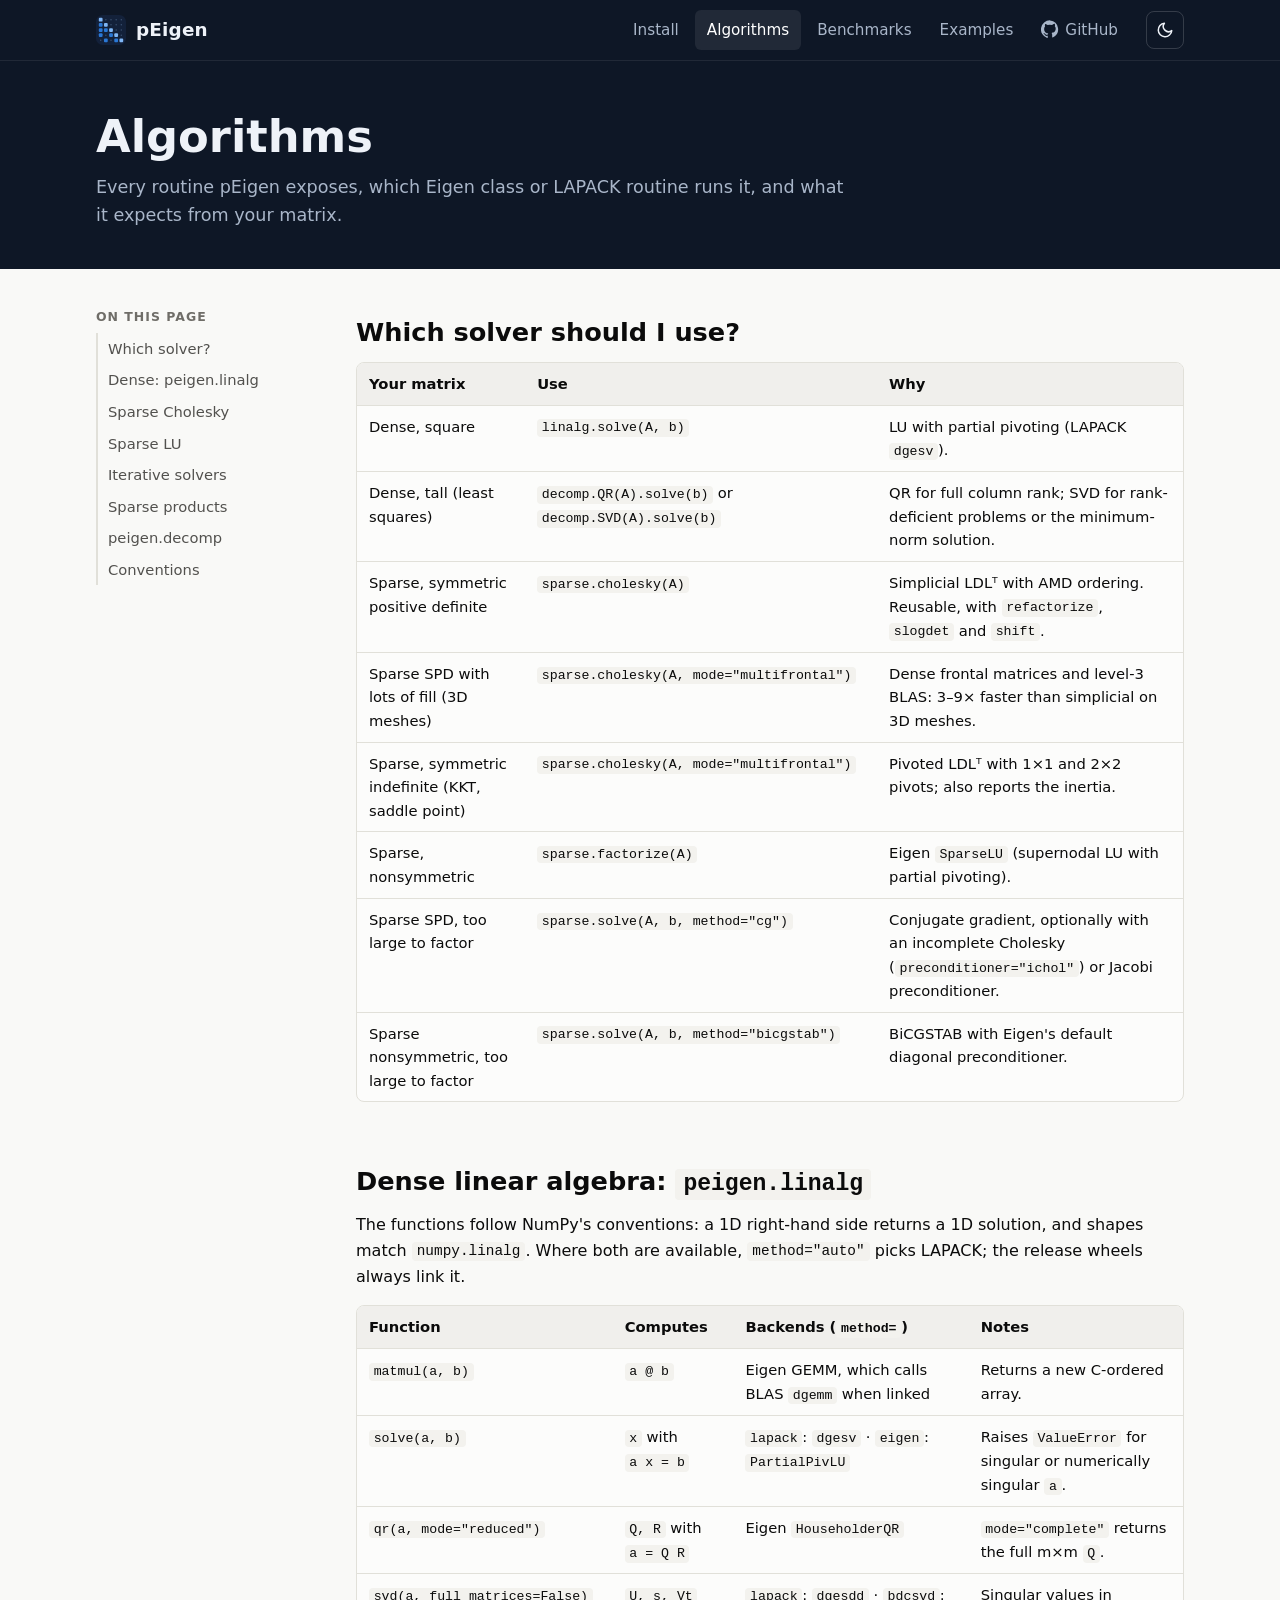
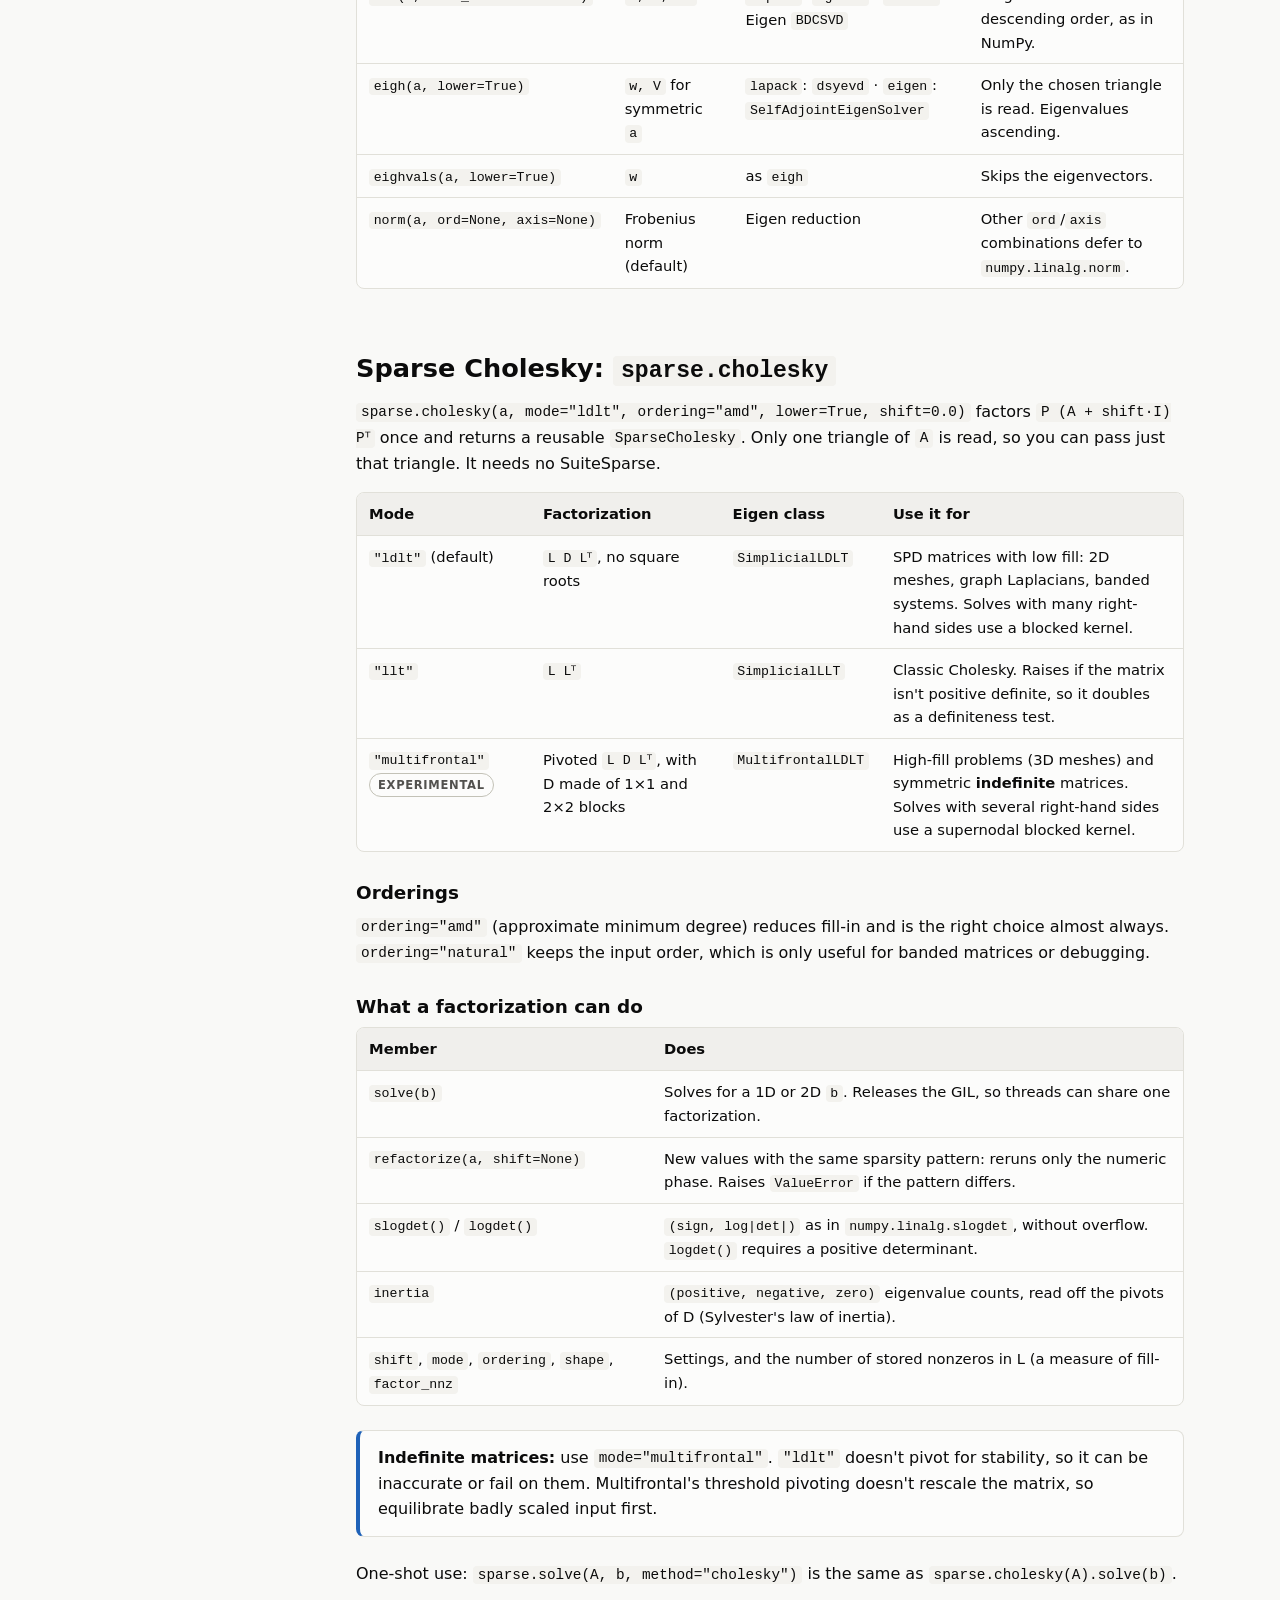
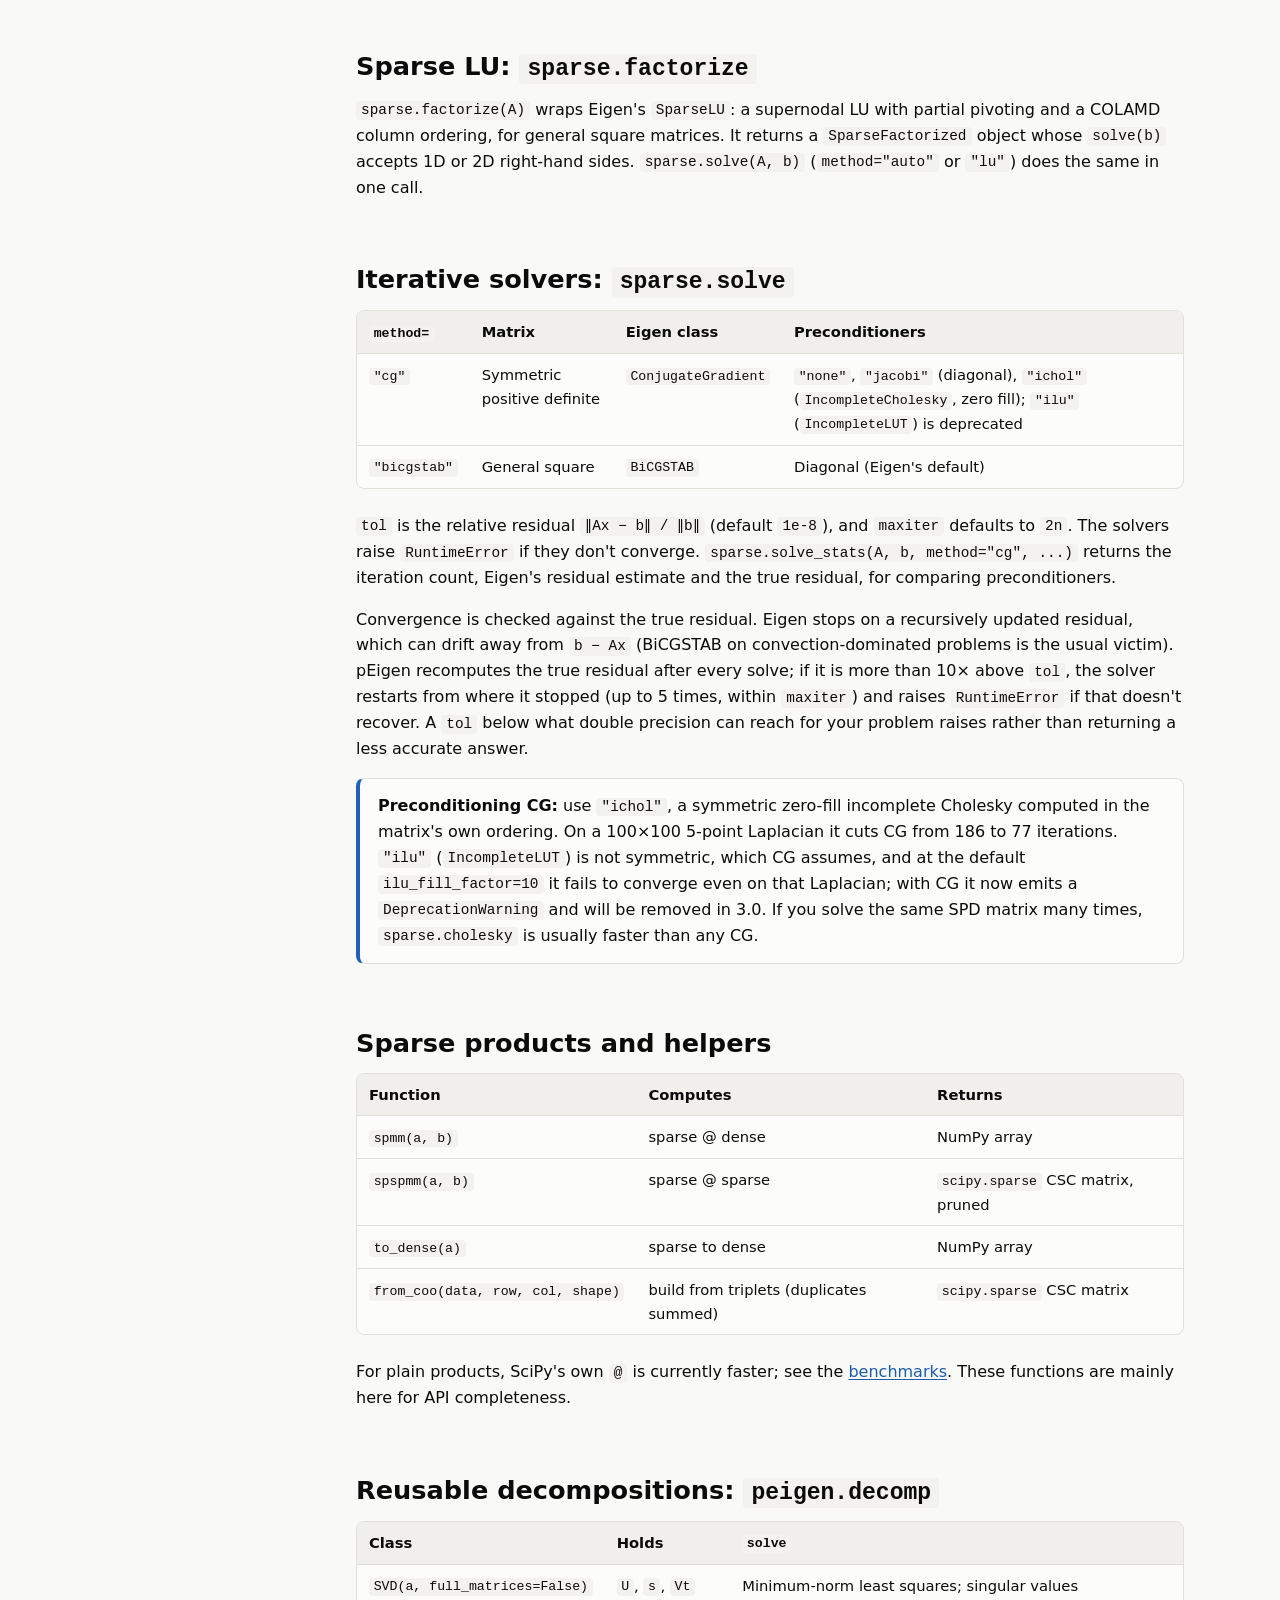
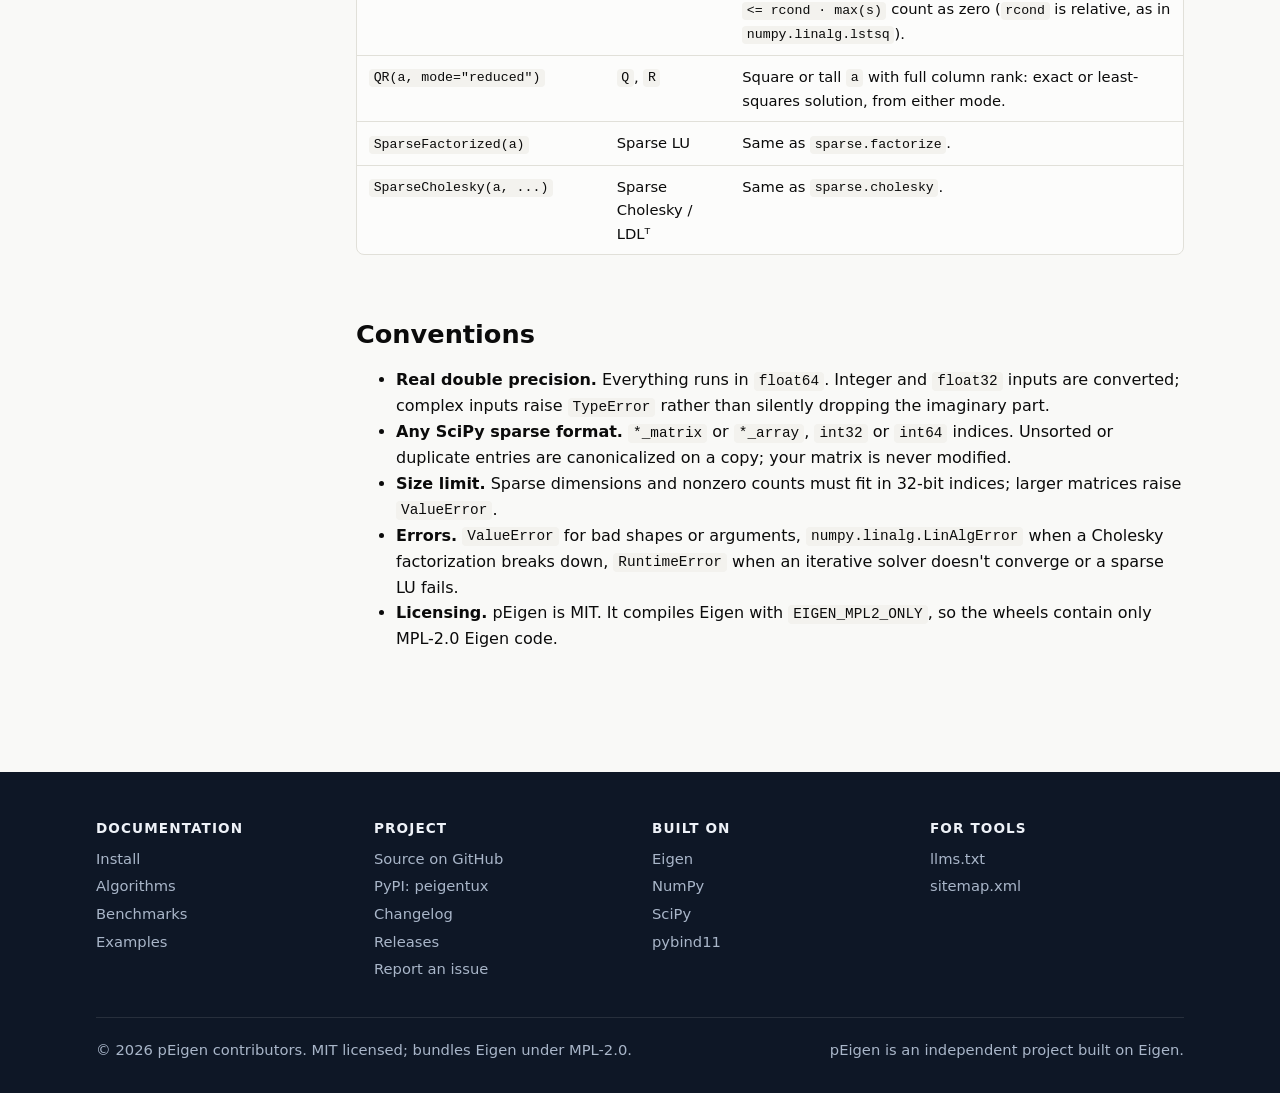
==== commit 6bbf6529: "Check true residual in iterative solves; add ichol preconditioner for CG BiCGSTAB (and in principle " ====
--- a/website/algorithms.html
+++ b/website/algorithms.html
@@ -70,7 +70,7 @@
             <tr><td>Sparse SPD with lots of fill (3D meshes)</td><td><code>sparse.cholesky(A, mode="multifrontal")</code></td><td>Dense frontal matrices and level-3 BLAS: 3–9× faster than simplicial on 3D meshes.</td></tr>
             <tr><td>Sparse, symmetric indefinite (KKT, saddle point)</td><td><code>sparse.cholesky(A, mode="multifrontal")</code></td><td>Pivoted LDLᵀ with 1×1 and 2×2 pivots; also reports the inertia.</td></tr>
             <tr><td>Sparse, nonsymmetric</td><td><code>sparse.factorize(A)</code></td><td>Eigen <code>SparseLU</code> (supernodal LU with partial pivoting).</td></tr>
-            <tr><td>Sparse SPD, too large to factor</td><td><code>sparse.solve(A, b, method="cg")</code></td><td>Conjugate gradient, optionally with a Jacobi preconditioner.</td></tr>
+            <tr><td>Sparse SPD, too large to factor</td><td><code>sparse.solve(A, b, method="cg")</code></td><td>Conjugate gradient, optionally with an incomplete Cholesky (<code>preconditioner="ichol"</code>) or Jacobi preconditioner.</td></tr>
             <tr><td>Sparse nonsymmetric, too large to factor</td><td><code>sparse.solve(A, b, method="bicgstab")</code></td><td>BiCGSTAB with Eigen's default diagonal preconditioner.</td></tr>
           </tbody>
         </table>
@@ -141,14 +141,15 @@
         <table>
           <thead><tr><th><code>method=</code></th><th>Matrix</th><th>Eigen class</th><th>Preconditioners</th></tr></thead>
           <tbody>
-            <tr><td><code>"cg"</code></td><td>Symmetric positive definite</td><td><code>ConjugateGradient</code></td><td><code>"none"</code>, <code>"jacobi"</code> (diagonal), <code>"ilu"</code> (<code>IncompleteLUT</code>)</td></tr>
+            <tr><td><code>"cg"</code></td><td>Symmetric positive definite</td><td><code>ConjugateGradient</code></td><td><code>"none"</code>, <code>"jacobi"</code> (diagonal), <code>"ichol"</code> (<code>IncompleteCholesky</code>, zero fill); <code>"ilu"</code> (<code>IncompleteLUT</code>) is deprecated</td></tr>
             <tr><td><code>"bicgstab"</code></td><td>General square</td><td><code>BiCGSTAB</code></td><td>Diagonal (Eigen's default)</td></tr>
           </tbody>
         </table>
       </div>
-      <p><code>tol</code> is the relative residual <code>‖Ax − b‖ / ‖b‖</code> (default <code>1e-8</code>), and <code>maxiter</code> defaults to <code>2n</code>. The solvers raise <code>RuntimeError</code> if they don't converge. <code>sparse.solve_stats(A, b, method="cg", ...)</code> returns the iteration count and estimated error, for comparing preconditioners.</p>
-      <div class="callout warn">
-        <p><strong>ILU with CG:</strong> <code>IncompleteLUT</code> is not a symmetric preconditioner, and CG assumes one. With the default <code>ilu_fill_factor=10</code> it can fail to converge even on a 2D Laplacian. Raise <code>ilu_fill_factor</code> (for example to 40), use <code>"jacobi"</code>, or factor the matrix with <code>sparse.cholesky</code> instead.</p>
+      <p><code>tol</code> is the relative residual <code>‖Ax − b‖ / ‖b‖</code> (default <code>1e-8</code>), and <code>maxiter</code> defaults to <code>2n</code>. The solvers raise <code>RuntimeError</code> if they don't converge. <code>sparse.solve_stats(A, b, method="cg", ...)</code> returns the iteration count, Eigen's residual estimate and the true residual, for comparing preconditioners.</p>
+      <p>Convergence is checked against the true residual. Eigen stops on a recursively updated residual, which can drift away from <code>b − Ax</code> (BiCGSTAB on convection-dominated problems is the usual victim). pEigen recomputes the true residual after every solve; if it is more than 10× above <code>tol</code>, the solver restarts from where it stopped (up to 5 times, within <code>maxiter</code>) and raises <code>RuntimeError</code> if that doesn't recover. A <code>tol</code> below what double precision can reach for your problem raises rather than returning a less accurate answer.</p>
+      <div class="callout">
+        <p><strong>Preconditioning CG:</strong> use <code>"ichol"</code>, a symmetric zero-fill incomplete Cholesky computed in the matrix's own ordering. On a 100×100 5-point Laplacian it cuts CG from 186 to 77 iterations. <code>"ilu"</code> (<code>IncompleteLUT</code>) is not symmetric, which CG assumes, and at the default <code>ilu_fill_factor=10</code> it fails to converge even on that Laplacian; with CG it now emits a <code>DeprecationWarning</code> and will be removed in 3.0. If you solve the same SPD matrix many times, <code>sparse.cholesky</code> is usually faster than any CG.</p>
       </div>
     </section>
 
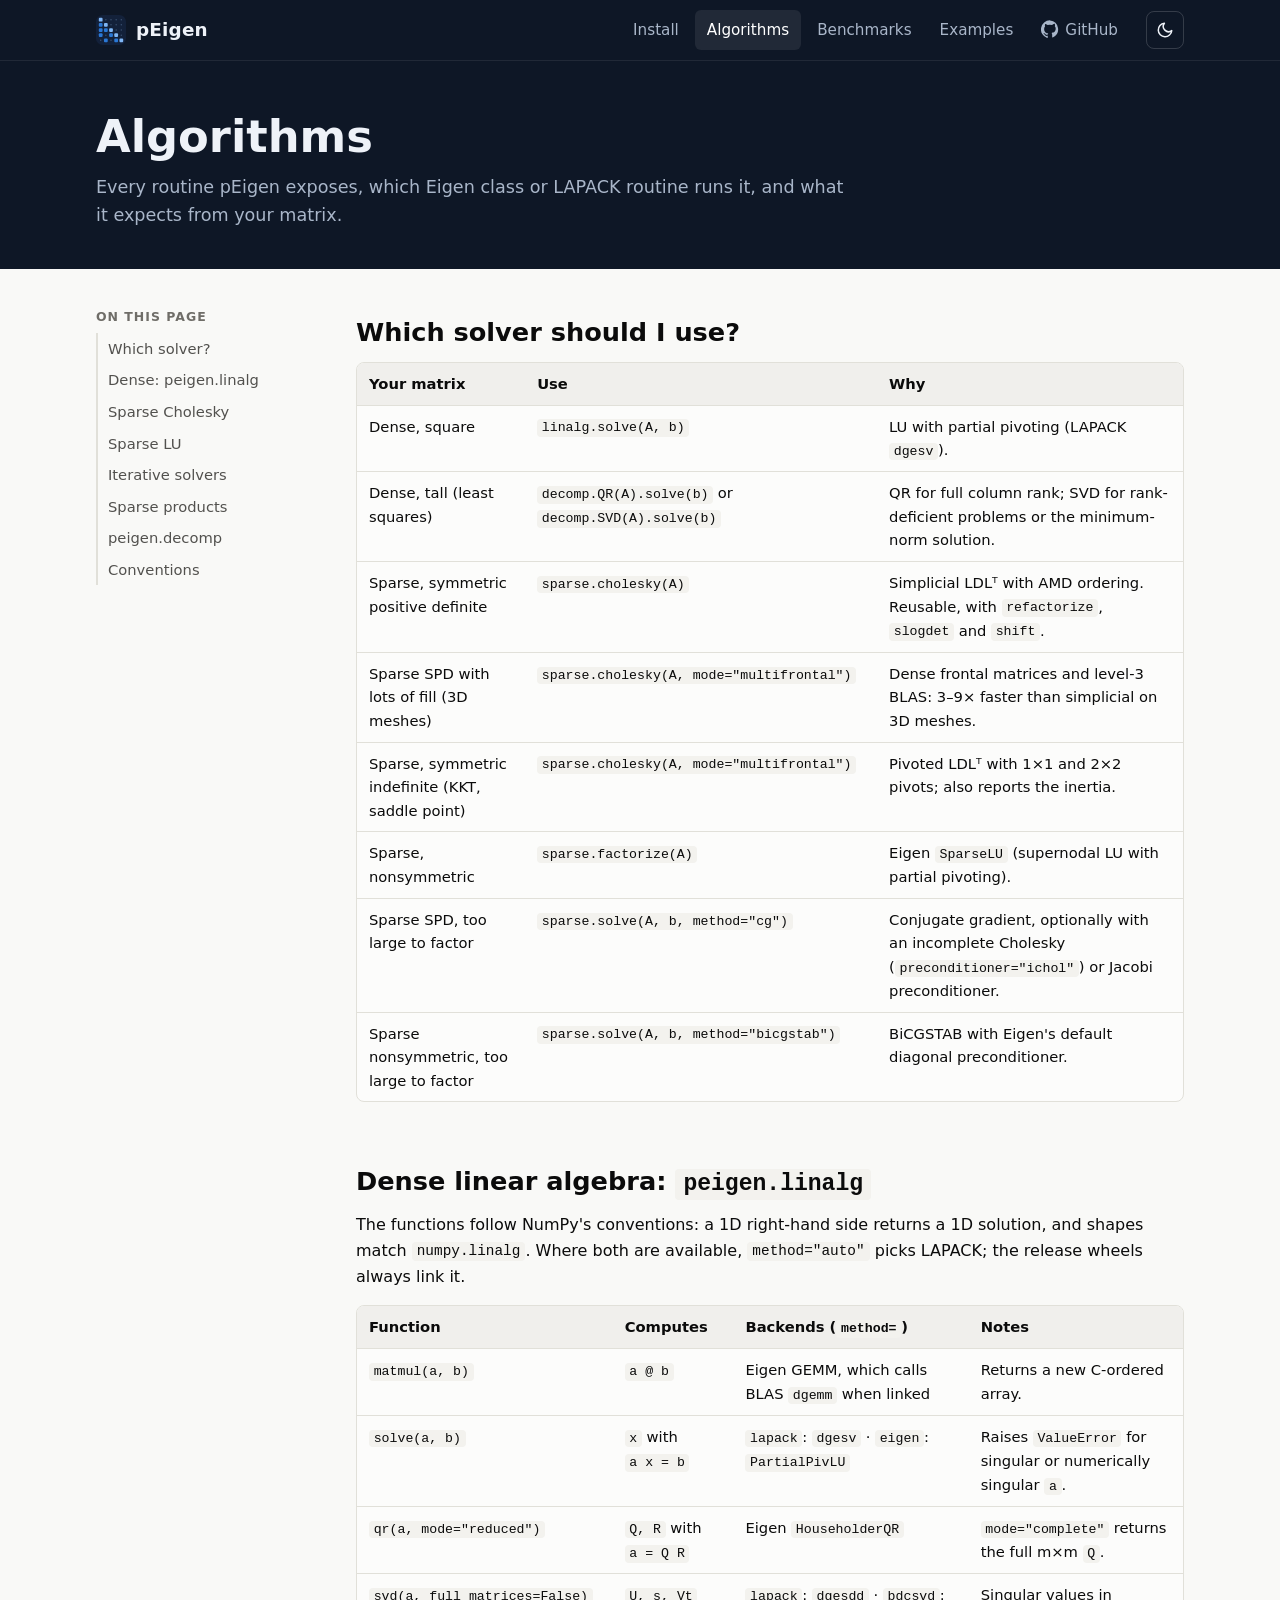
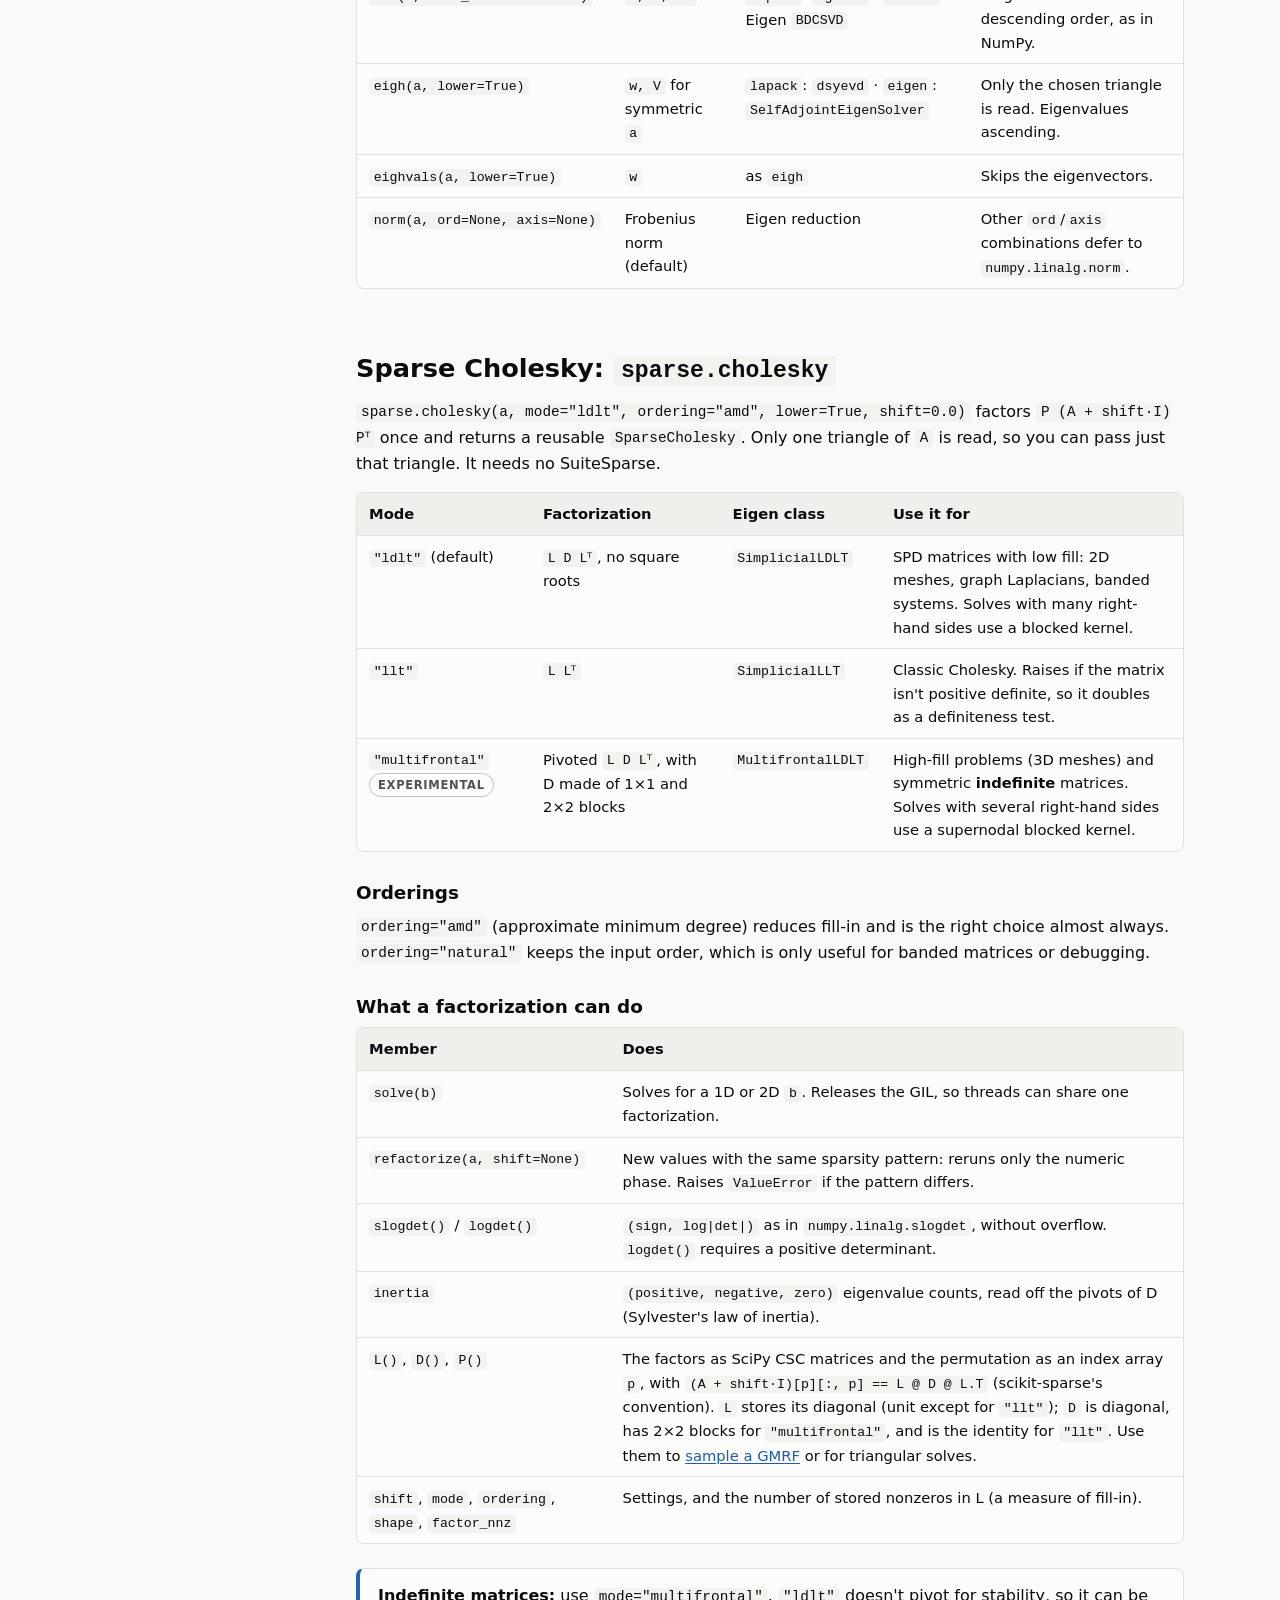
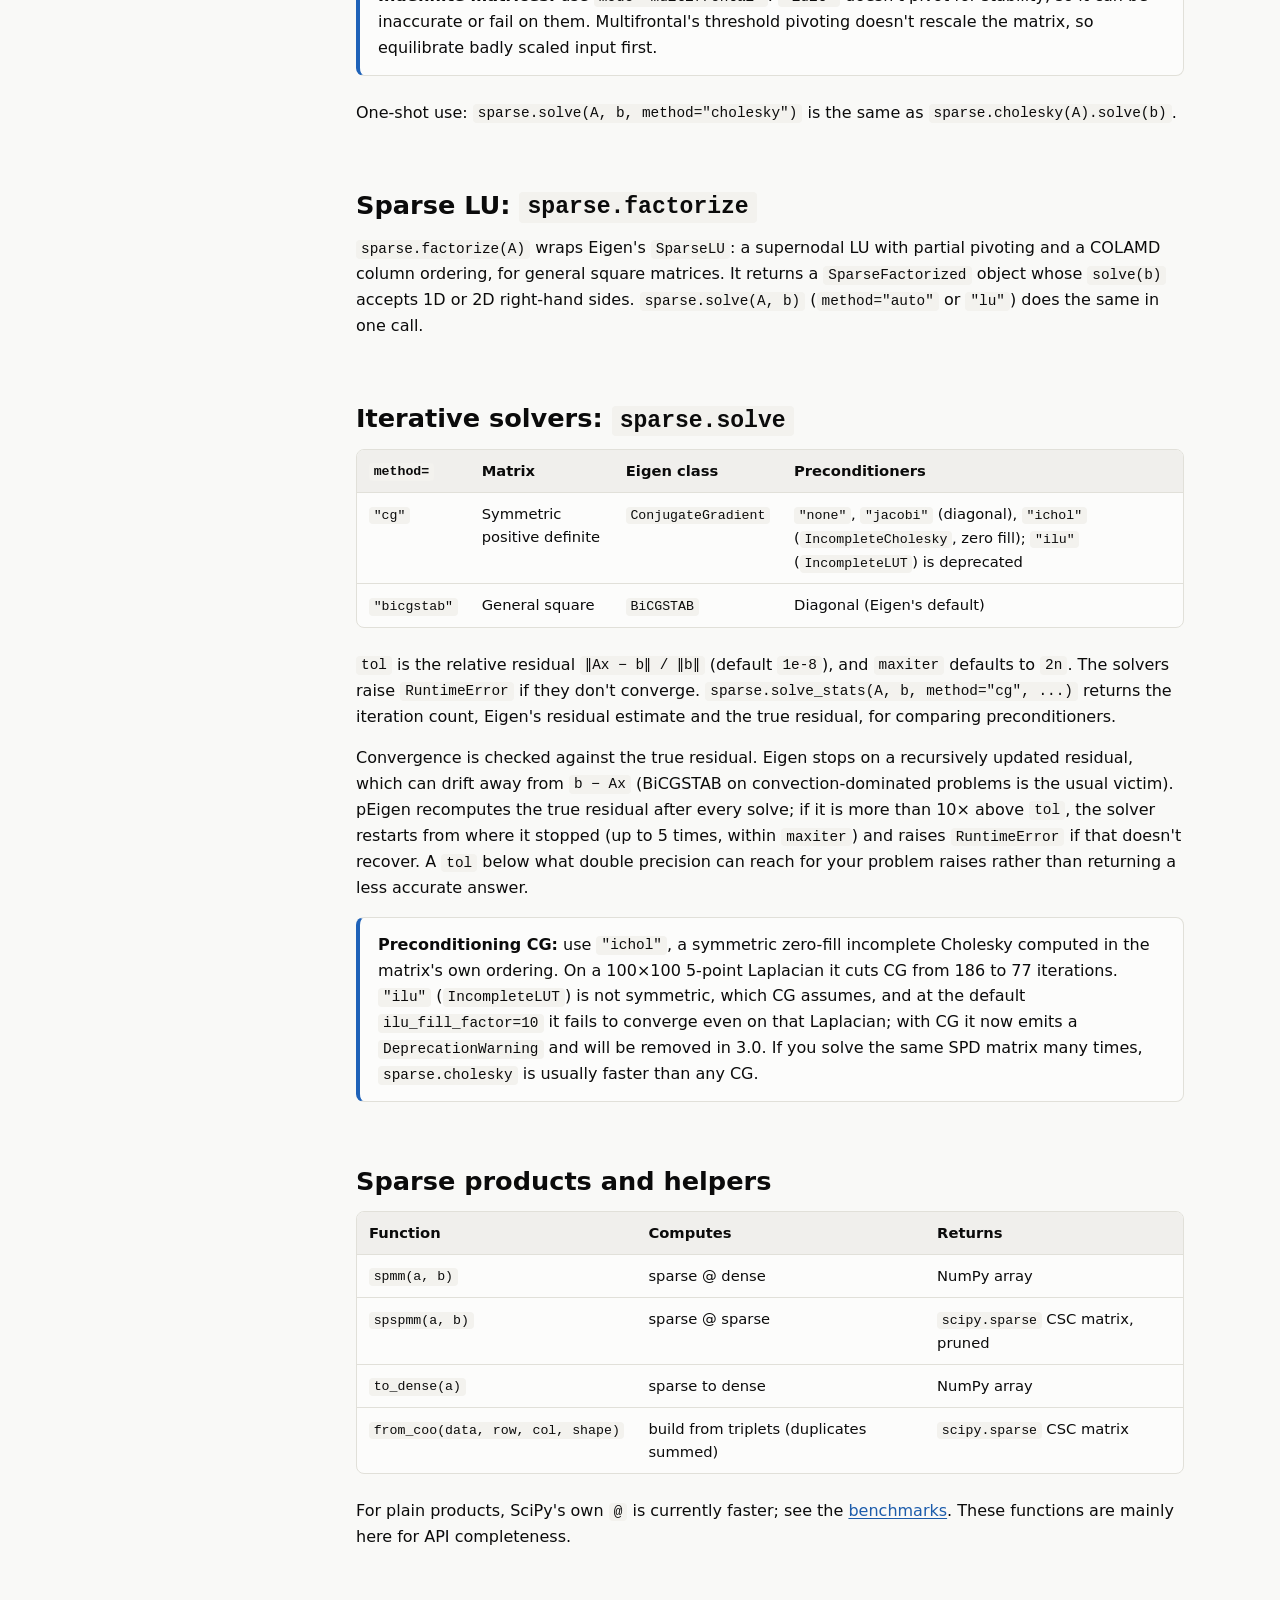
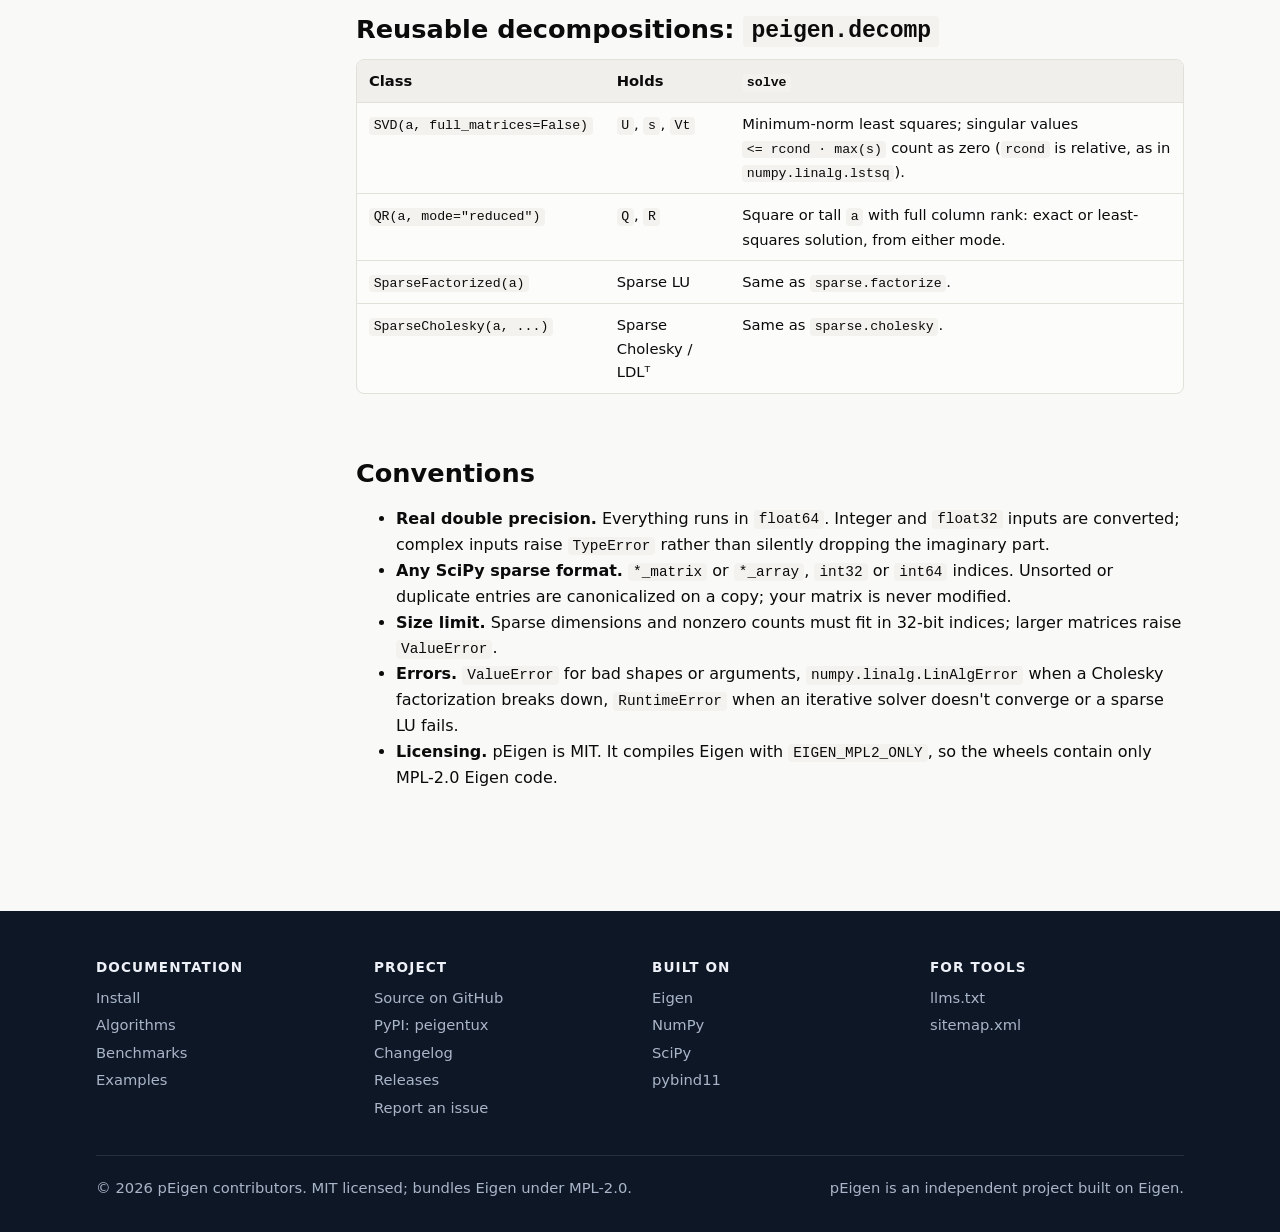
==== commit 005888bd: "Expose sparse Cholesky factors: SparseCholesky.L(), D(), P() Return the factors of (A + shift*I) for" ====
--- a/website/algorithms.html
+++ b/website/algorithms.html
@@ -120,6 +120,7 @@
             <tr><td><code>refactorize(a, shift=None)</code></td><td>New values with the same sparsity pattern: reruns only the numeric phase. Raises <code>ValueError</code> if the pattern differs.</td></tr>
             <tr><td><code>slogdet()</code> / <code>logdet()</code></td><td><code>(sign, log|det|)</code> as in <code>numpy.linalg.slogdet</code>, without overflow. <code>logdet()</code> requires a positive determinant.</td></tr>
             <tr><td><code>inertia</code></td><td><code>(positive, negative, zero)</code> eigenvalue counts, read off the pivots of D (Sylvester's law of inertia).</td></tr>
+            <tr><td><code>L()</code>, <code>D()</code>, <code>P()</code></td><td>The factors as SciPy CSC matrices and the permutation as an index array <code>p</code>, with <code>(A + shift·I)[p][:, p] == L @ D @ L.T</code> (scikit-sparse's convention). <code>L</code> stores its diagonal (unit except for <code>"llt"</code>); <code>D</code> is diagonal, has 2×2 blocks for <code>"multifrontal"</code>, and is the identity for <code>"llt"</code>. Use them to <a href="examples.html#sample">sample a GMRF</a> or for triangular solves.</td></tr>
             <tr><td><code>shift</code>, <code>mode</code>, <code>ordering</code>, <code>shape</code>, <code>factor_nnz</code></td><td>Settings, and the number of stored nonzeros in L (a measure of fill-in).</td></tr>
           </tbody>
         </table>
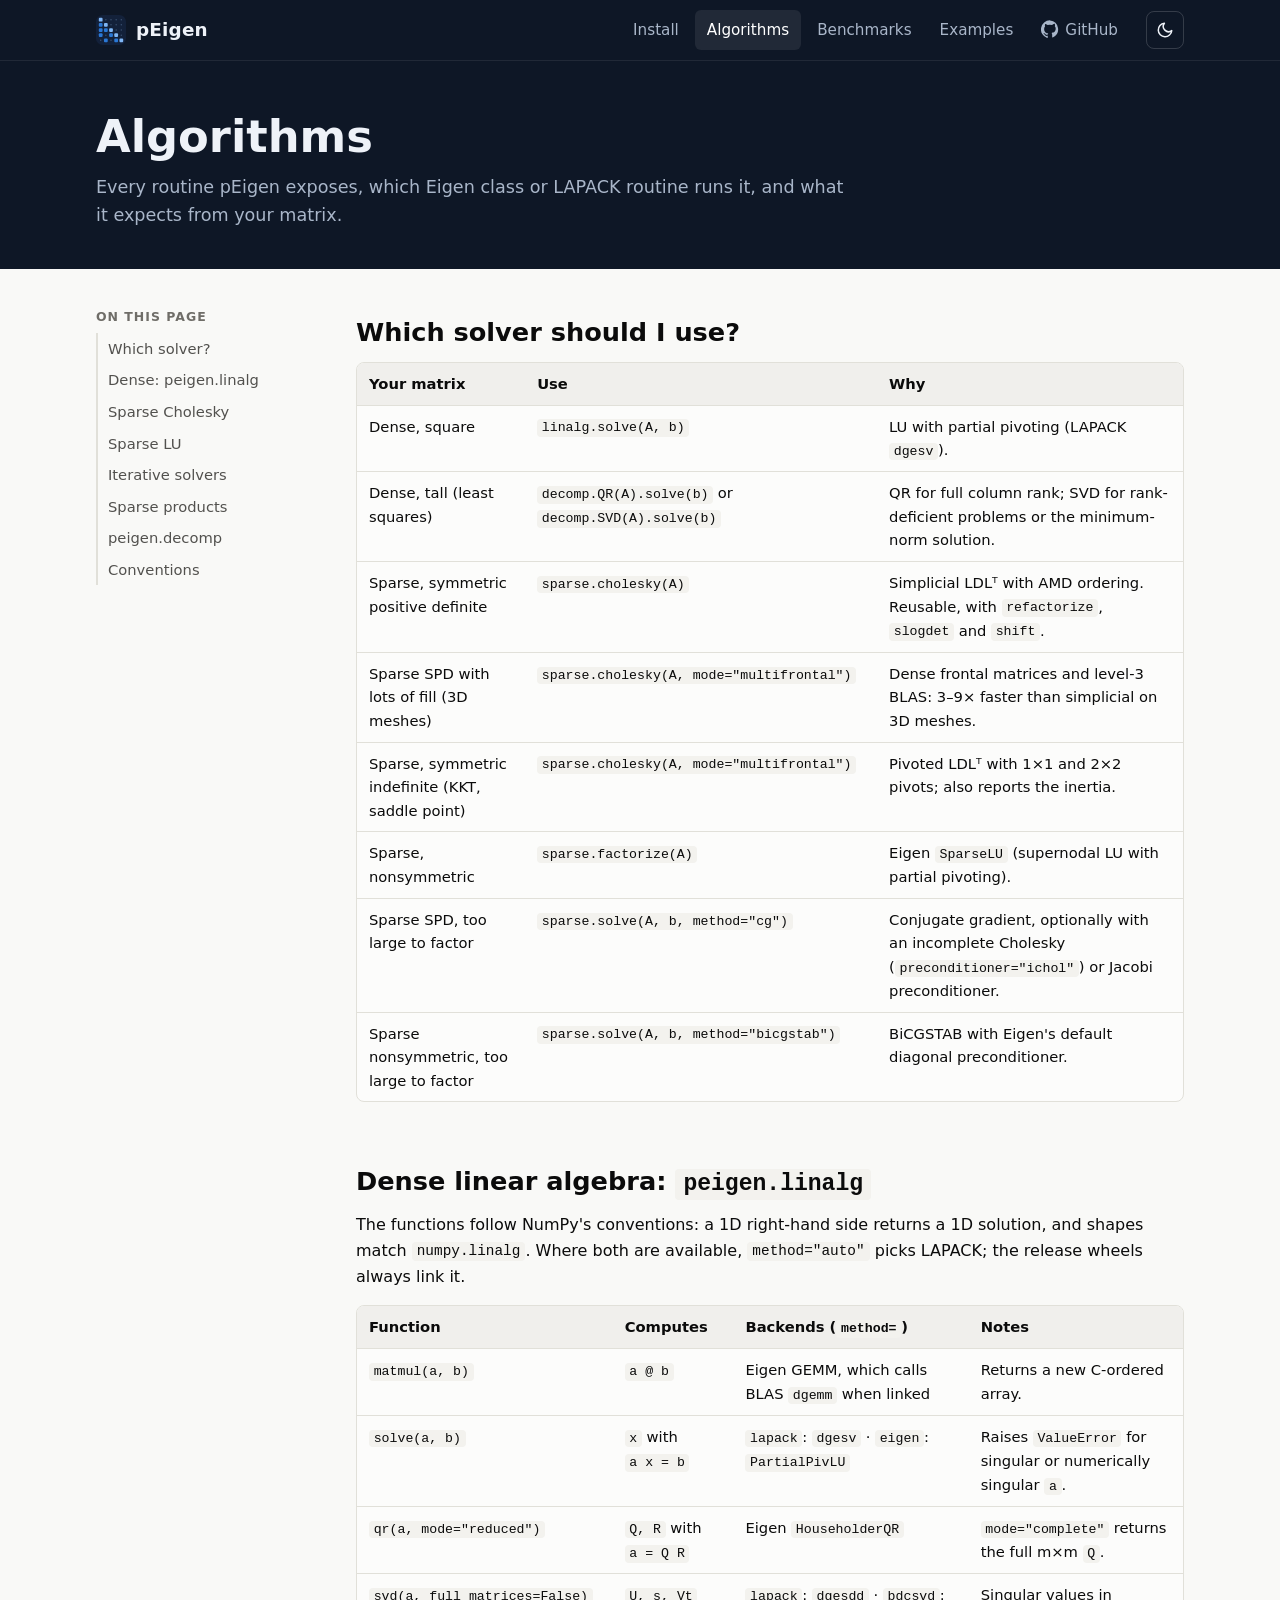
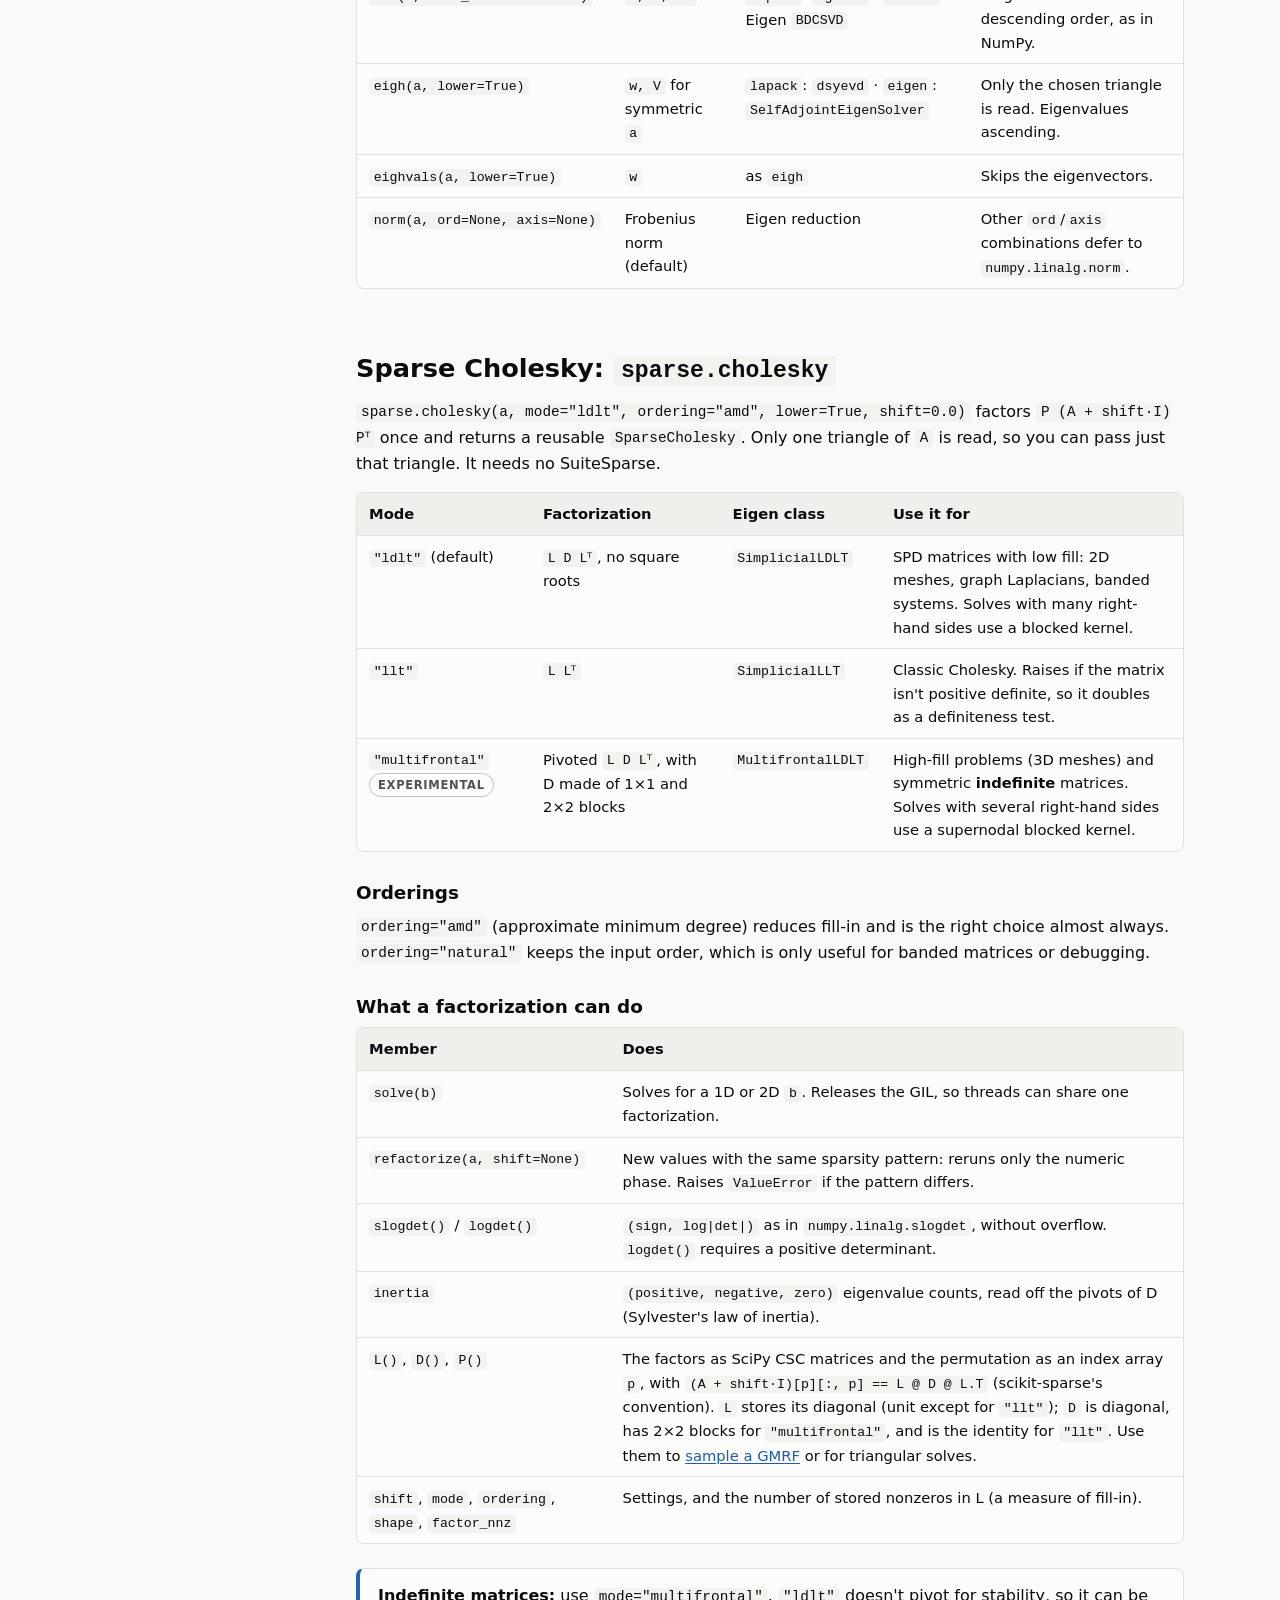
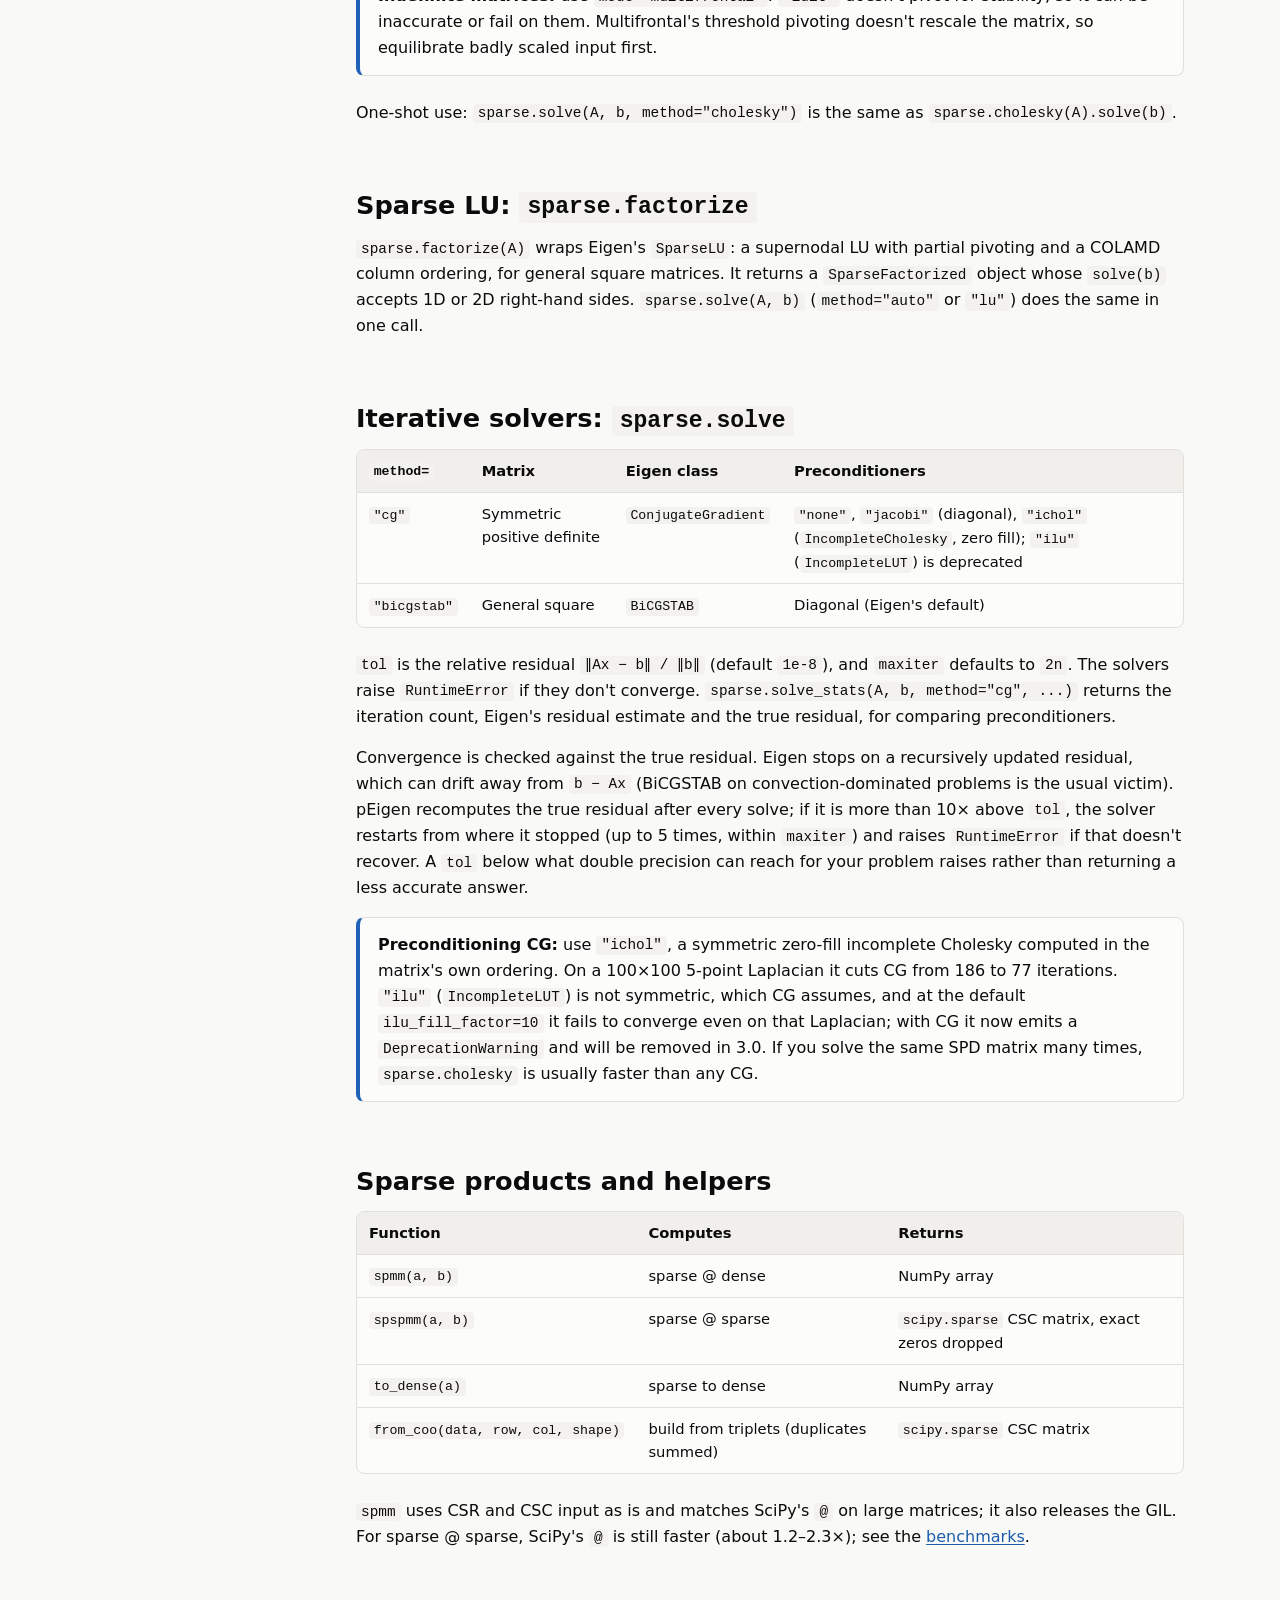
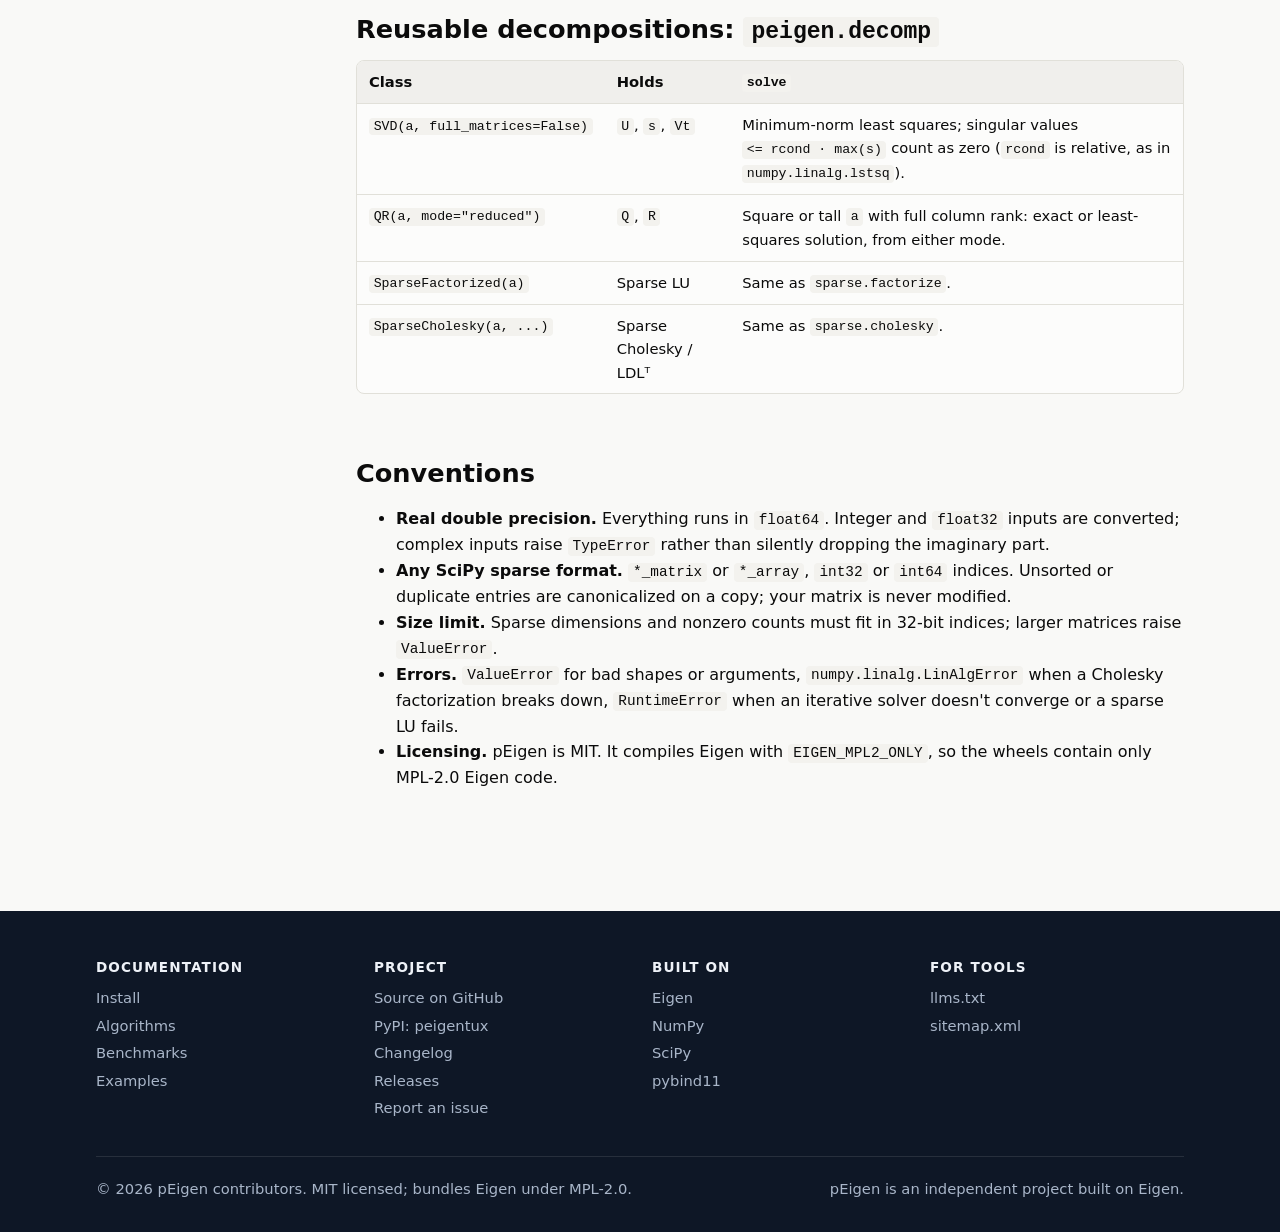
==== commit 328a9fc5: "Speed up sparse products: row-major spmm kernels, faster spspmm spmm went through Eigen's generic sp" ====
--- a/website/algorithms.html
+++ b/website/algorithms.html
@@ -161,13 +161,13 @@
           <thead><tr><th>Function</th><th>Computes</th><th>Returns</th></tr></thead>
           <tbody>
             <tr><td><code>spmm(a, b)</code></td><td>sparse @ dense</td><td>NumPy array</td></tr>
-            <tr><td><code>spspmm(a, b)</code></td><td>sparse @ sparse</td><td><code>scipy.sparse</code> CSC matrix, pruned</td></tr>
+            <tr><td><code>spspmm(a, b)</code></td><td>sparse @ sparse</td><td><code>scipy.sparse</code> CSC matrix, exact zeros dropped</td></tr>
             <tr><td><code>to_dense(a)</code></td><td>sparse to dense</td><td>NumPy array</td></tr>
             <tr><td><code>from_coo(data, row, col, shape)</code></td><td>build from triplets (duplicates summed)</td><td><code>scipy.sparse</code> CSC matrix</td></tr>
           </tbody>
         </table>
       </div>
-      <p>For plain products, SciPy's own <code>@</code> is currently faster; see the <a href="benchmarks.html#sparse">benchmarks</a>. These functions are mainly here for API completeness.</p>
+      <p><code>spmm</code> uses CSR and CSC input as is and matches SciPy's <code>@</code> on large matrices; it also releases the GIL. For sparse @ sparse, SciPy's <code>@</code> is still faster (about 1.2–2.3×); see the <a href="benchmarks.html#sparse">benchmarks</a>.</p>
     </section>
 
     <section id="decomp">
